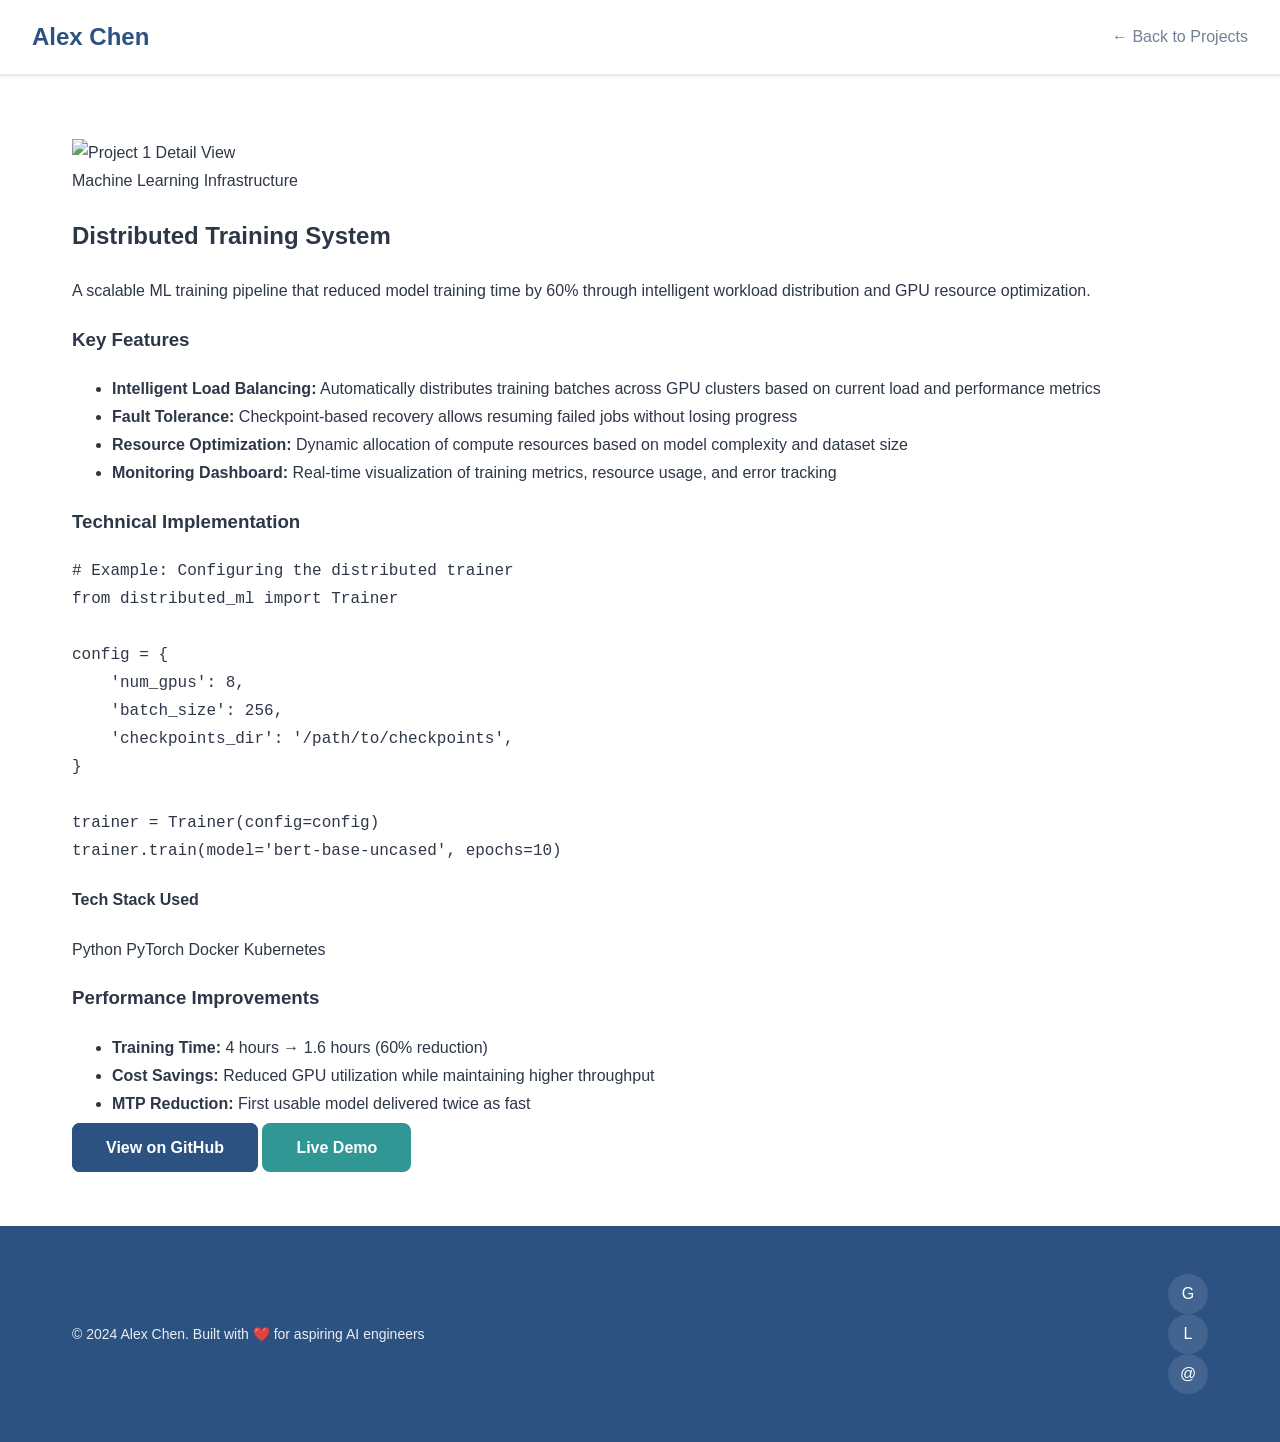
==== projects/project1.html @ 0951970b "Initial commit for portfolio" ====
<!DOCTYPE html>
<html lang="en">
<head>
    <meta charset="UTF-8">
    <meta name="viewport" content="width=device-width, initial-scale=1.0">
    <title>Distributed Training System - Alex Chen | Data Scientist</title>
    <link rel="stylesheet" href="../css/styles.css">
</head>
<body>
    <header class="sticky-header">
        <div class="container header-content project-page-header">
            <a href="../index.html" class="logo">Alex Chen</a>
            <nav class="nav-menu">
                <a href="#" class="nav-link">← Back to Projects</a>
            </nav>
        </div>
    </header>

    <main style="padding: 4rem 0;">
        <div class="container project-single-page">
            <article class="project-detail-card">
                <img src="https://via.placeholder.com/1200x600/319795/ffffff?text=Distributed+Training" alt="Project 1 Detail View"/>
                
                <div class="project-detail-content">
                    <span class="project-category">Machine Learning Infrastructure</span>
                    
                    <h1 class="project-title-main">Distributed Training System</h1>
                    
                    <p class="project-intro">A scalable ML training pipeline that reduced model training time by 60% through intelligent workload distribution and GPU resource optimization.</p>

                    <div class="project-detail-grid">
                        <div class="feature-section">
                            <h3>Key Features</h3>
                            <ul class="feature-list">
                                <li><strong>Intelligent Load Balancing:</strong> Automatically distributes training batches across GPU clusters based on current load and performance metrics</li>
                                <li><strong>Fault Tolerance:</strong> Checkpoint-based recovery allows resuming failed jobs without losing progress</li>
                                <li><strong>Resource Optimization:</strong> Dynamic allocation of compute resources based on model complexity and dataset size</li>
                                <li><strong>Monitoring Dashboard:</strong> Real-time visualization of training metrics, resource usage, and error tracking</li>
                            </ul>
                        </div>

                        <div class="code-section">
                            <h3>Technical Implementation</h3>
                            <pre class="code-block"><code># Example: Configuring the distributed trainer
from distributed_ml import Trainer

config = {
    'num_gpus': 8,
    'batch_size': 256,
    'checkpoints_dir': '/path/to/checkpoints',
}

trainer = Trainer(config=config)
trainer.train(model='bert-base-uncased', epochs=10)
</code></pre>

                            <h4>Tech Stack Used</h4>
                            <div class="tech-stack-detail">
                                <span class="tech-pill">Python</span>
                                <span class="tech-pill">PyTorch</span>
                                <span class="tech-pill">Docker</span>
                                <span class="tech-pill">Kubernetes</span>
                            </div>
                        </div>
                    </div>

                    <div class="results-section">
                        <h3>Performance Improvements</h3>
                        <ul class="results-list">
                            <li><strong>Training Time:</strong> 4 hours → 1.6 hours (60% reduction)</li>
                            <li><strong>Cost Savings:</strong> Reduced GPU utilization while maintaining higher throughput</li>
                            <li><strong>MTP Reduction:</strong> First usable model delivered twice as fast</li>
                        </ul>
                    </div>

                    <div class="project-actions">
                        <a href="#" rel="noopener noreferrer" target="_blank" class="btn btn-primary">View on GitHub</a>
                        <a href="#" rel="noopener noreferrer" target="_blank" class="btn btn-secondary">Live Demo</a>
                    </div>
                </div>
            </article>
        </div>
    </main>

    <footer id="contact" class="footer-section">
        <div class="container footer-content">
            <div class="footer-left">
                <p>&copy; 2024 Alex Chen. Built with ❤️ for aspiring AI engineers</p>
            </div>
            
            <div class="footer-socials">
                <a href="#" rel="noopener noreferrer" target="_blank" class="social-link github">G</a>
                <a href="#" rel="noopener noreferrer" target="_blank" class="social-link linkedin">L</a>
                <a href="#" rel="noopener noreferrer" target="_blank" class="social-link twitter">@</a>
            </div>
        </div>
    </footer>

    <script src="../js/main.js"></script>
</body>
</html>
---- css/styles.css ----
:root {
    --primary-color: #2c5282;
    --secondary-color: #319795;
    --accent-color: #2c5282;
    --bg-primary: #ffffff;
    --bg-secondary: #f7fafc;
    --text-primary: #2d3748;
    --text-secondary: #718096;
    --border-color: #e2e8f0;
    --success-color: #38a169;
    --warning-color: #d69e2e;
    --shadow-sm: 0 1px 3px rgba(0,0,0,0.12);
    --shadow-md: 0 4px 6px rgba(0,0,0,0.1);
    --shadow-lg: 0 10px 15px rgba(0,0,0,0.15);
    --transition: all 0.3s ease;
}

*, *::before, *::after {
    box-sizing: border-box;
}

body {
    font-family: -apple-system, BlinkMacSystemFont, 'Segoe UI', Roboto, Oxygen, Ubuntu, Cantarell, sans-serif;
    line-height: 1.75;
    color: var(--text-primary);
    background-color: var(--bg-primary);
    margin: 0;
    padding: 0;
    font-size: 16px;
}

.container {
    max-width: 1200px;
    margin: 0 auto;
    padding: 0 2rem;
}

.sticky-header {
    position: sticky;
    top: 0;
    background: var(--bg-primary);
    border-bottom: 1px solid var(--border-color);
    z-index: 1000;
    box-shadow: var(--shadow-sm);
}

.header-content {
    display: flex;
    justify-content: space-between;
    align-items: center;
    padding: 1rem 2rem;
    max-width: 1400px;
    margin: 0 auto;
}

.logo {
    font-size: 1.5rem;
    font-weight: 700;
    color: var(--primary-color);
    text-decoration: none;
}

.nav-menu {
    display: flex;
    gap: 2rem;
}

.nav-link {
    color: var(--text-secondary);
    text-decoration: none;
    font-weight: 500;
    transition: var(--transition);
    position: relative;
}

.nav-link:hover,
.nav-link:focus {
    color: var(--accent-color);
}

.nav-link::after {
    content: '';
    position: absolute;
    bottom: -2px;
    left: 0;
    width: 0;
    height: 2px;
    background: var(--primary-color);
    transition: var(--transition);
}

.nav-link:hover::after {
    width: 100%;
}

.hero-section {
    min-height: 90vh;
    display: flex;
    align-items: center;
    justify-content: center;
    background: linear-gradient(135deg, var(--bg-secondary) 0%, var(--bg-primary) 100%);
}

.hero-content {
    display: grid;
    grid-template-columns: 1fr 280px;
    gap: 4rem;
    align-items: center;
}

.gradient-text {
    background: linear-gradient(135deg, var(--primary-color) 0%, var(--secondary-color) 100%);
    -webkit-background-clip: text;
    -webkit-text-fill-color: transparent;
    background-clip: text;
    font-size: 3.5rem;
    font-weight: 800;
    line-height: 1.2;
    margin-bottom: 1rem;
}

.subtitle {
    font-size: 1.25rem;
    color: var(--text-secondary);
    max-width: 70%;
    margin-right: auto;
}

.cta-buttons {
    display: flex;
    gap: 1rem;
    margin-top: 2rem;
    flex-wrap: wrap;
}

.btn {
    padding: 0.875rem 2rem;
    border-radius: 8px;
    text-decoration: none;
    font-weight: 600;
    white-space: nowrap;
    cursor: pointer;
    transition: var(--transition);
    border: 2px solid transparent;
}

.btn-primary {
    background: var(--primary-color);
    color: white;
    border-color: var(--primary-color);
}

.btn-primary:hover,
.btn-secondary:hover,
.btn-outline:hover {
    transform: translateY(-2px);
    box-shadow: var(--shadow-lg);
}

.btn-secondary {
    background: var(--secondary-color);
    color: white;
}

.btn-outline {
    background: transparent;
    color: var(--text-primary);
    border-color: var(--border-color);
}

.placeholder-box {
    width: 280px;
    height: 280px;
    border-radius: 12px;
    overflow: hidden;
    box-shadow: var(--shadow-lg);
}

.hero-image img {
    width: 100%;
    height: 100%;
    object-fit: cover;
    transition: var(--transition);
}

.hero-content:hover .placeholder-box img {
    transform: scale(1.05);
}

.about-section {
    padding: 6rem 0;
    background: var(--bg-primary);
}

.about-content h2 {
    font-size: 2.5rem;
    margin-bottom: 3rem;
    position: relative;
}

.section-number {
    display: inline-block;
    color: var(--primary-color);
    margin-right: 0.75rem;
}

.about-grid {
    display: grid;
    gap: 4rem;
    align-items: center;
}

.bio-intro {
    font-size: 1.125rem;
    color: var(--text-secondary);
    margin-bottom: 2rem;
}

.experience-card {
    background: var(--bg-secondary);
    padding: 2rem;
    border-radius: 12px;
    box-shadow: var(--shadow-sm);
}

.timeline-list {
    list-style: none;
    padding: 0;
}

.timeline-list li {
    display: flex;
    justify-content: space-between;
    padding: 0.75rem 0;
    border-bottom: 1px solid var(--border-color);
    font-size: 1rem;
}

.timeline-list li:last-child {
    border-bottom: none;
}

.year {
    color: var(--secondary-color);
    font-weight: 600;
}

.role {
    color: var(--text-primary);
}

.skills-section h3 {
    margin-bottom: 1.5rem;
    font-size: 1.25rem;
}

.skill-category {
    margin-bottom: 2rem;
}

.skill-category h4 {
    color: var(--text-secondary);
    font-size: 0.875rem;
    text-transform: uppercase;
    letter-spacing: 0.1em;
    margin-bottom: 0.75rem;
}

.badge {
    display: inline-flex;
    align-items: center;
    gap: 0.5rem;
    padding: 0.5rem 1rem;
    background: var(--bg-secondary);
    border-radius: 6px;
    margin-right: 0.75rem;
    margin-bottom: 0.5rem;
    font-size: 0.875rem;
    cursor: pointer;
    transition: var(--transition);
    border: 1px solid transparent;
}

.badge:hover {
    background: #edf2f7;
    transform: translateY(-2px);
}

.tag {
    display: inline-block;
    padding: 0.25rem 0.75rem;
    background: var(--bg-secondary);
    border-radius: 20px;
    font-size: 0.813rem;
    color: var(--primary-color);
    margin: 0.25rem;
}

.projects-section {
    padding: 6rem 0;
    background: var(--bg-secondary);
}

.projects-content h2 {
    font-size: 2.5rem;
    margin-bottom: 3rem;
    position: relative;
    text-align: center;
}

.projects-grid {
    display: grid;
    gap: 2rem;
    grid-template-columns: repeat(3, 1fr);
}

.project-card {
    background: var(--bg-primary);
    border-radius: 16px;
    overflow: hidden;
    box-shadow: var(--shadow-md);
    transition: var(--transition);
    cursor: pointer;
}

.project-card:hover,
.project-card:focus-within {
    transform: translateY(-8px);
    box-shadow: var(--shadow-lg);
}

.card-image {
    height: 200px;
    overflow: hidden;
}

.card-image img {
    width: 100%;
    height: 100%;
    object-fit: cover;
    transition: var(--transition);
}

.projects-grid:hover .card-image img {
    transform: scale(1.1);
}

.card-content {
    padding: 1.5rem;
}

.card-content h3 {
    font-size: 1.25rem;
    margin-bottom: 0.75rem;
    color: var(--text-primary);
}

.project-description {
    color: var(--text-secondary);
    font-size: 0.938rem;
    line-height: 1.6;
    margin-bottom: 1.25rem;
}

.tech-tags {
    display: flex;
    gap: 0.5rem;
    margin-bottom: 1.25rem;
}

.project-links {
    display: flex;
    gap: 0.75rem;
    margin-bottom: 0.75rem;
}

.project-link {
    padding: 0.5rem 1rem;
    background: var(--bg-secondary);
    border-radius: 6px;
    text-decoration: none;
    font-size: 0.875rem;
    color: var(--primary-color);
    transition: var(--transition);
}

.project-link:hover {
    background: var(--primary-color);
    color: white;
}

.project-stats {
    font-size: 0.813rem;
    color: var(--text-secondary);
}

.blog-section {
    padding: 6rem 0;
    background: var(--bg-primary);
}

.blog-content h2 {
    font-size: 2.5rem;
    margin-bottom: 3rem;
    position: relative;
    text-align: center;
}

.blog-posts {
    display: grid;
    grid-template-columns: repeat(2, 1fr);
    gap: 2rem;
    max-width: 900px;
    margin: 0 auto 3rem auto;
}

.blog-post-card {
    background: var(--bg-secondary);
    border-radius: 12px;
    padding: 1.5rem;
    box-shadow: var(--shadow-sm);
    transition: var(--transition);
}

.blog-post-card:hover {
    transform: translateY(-4px);
    box-shadow: var(--shadow-md);
}

.blog-post-title {
    font-size: 1.25rem;
    margin-bottom: 0.75rem;
    color: var(--text-primary);
    line-height: 1.3;
}

.blog-post-excerpt {
    font-size: 0.938rem;
    color: var(--text-secondary);
    margin-bottom: 1rem;
}

.blog-post-meta {
    font-size: 0.813rem;
    color: var(--text-secondary);
}

.blog-post-btn {
    display: inline-block;
    padding: 0.5rem 1rem;
    background: var(--primary-color);
    color: white;
    text-decoration: none;
    border-radius: 6px;
    font-size: 0.875rem;
}

.blog-cta {
    text-align: center;
    padding: 2rem;
}

.blog-cta p {
    color: var(--text-secondary);
    margin-bottom: 1rem;
}

.footer-section {
    background: var(--primary-color);
    color: white;
    padding: 3rem 0;
}

.footer-content {
    display: flex;
    justify-content: space-between;
    align-items: center;
    flex-wrap: wrap;
    gap: 2rem;
}

.social-link {
    width: 40px;
    height: 40px;
    border-radius: 50%;
    background: rgba(255,255,255,0.1);
    display: flex;
    align-items: center;
    justify-content: center;
    color: white;
    text-decoration: none;
    transition: var(--transition);
}

.social-link:hover {
    background: rgba(255,255,255,0.2);
    transform: translateY(-4px);
}

.footer-left p {
    margin: 0;
    font-size: 0.875rem;
    opacity: 0.9;
}

.social-link svg {
    width: 20px;
    height: 20px;
    fill: currentColor;
}

@media (max-width: 968px) {
    .hero-content {
        grid-template-columns: 1fr;
        text-align: center;
    }
    
    .subtitle {
        margin-right: 0;
        max-width: 100%;
    }
    
    .cta-buttons {
        justify-content: center;
    }
    
    .gradient-text {
        font-size: 2.5rem;
    }
    
    .projects-grid {
        grid-template-columns: repeat(2, 1fr);
    }
    
    .blog-posts {
        grid-template-columns: 1fr;
    }
}

@media (max-width: 640px) {
    .container {
        padding: 0 1rem;
    }
    
    .header-content {
        flex-direction: column;
        gap: 1rem;
    }
    
    .nav-menu {
        gap: 1.5rem;
        flex-wrap: wrap;
        justify-content: center;
    }
    
    .hero-content {
        gap: 2rem;
    }
    
    .gradient-text {
        font-size: 2rem;
    }
    
    .projects-grid,
    .blog-posts {
        grid-template-columns: 1fr;
    }
    
    .footer-content {
        flex-direction: column;
        text-align: center;
    }
}

@media print {
    .sticky-header {
        position: static;
    }
    
    .project-card:hover,
    .blog-post-card:hover {
        transform: none;
    }
}
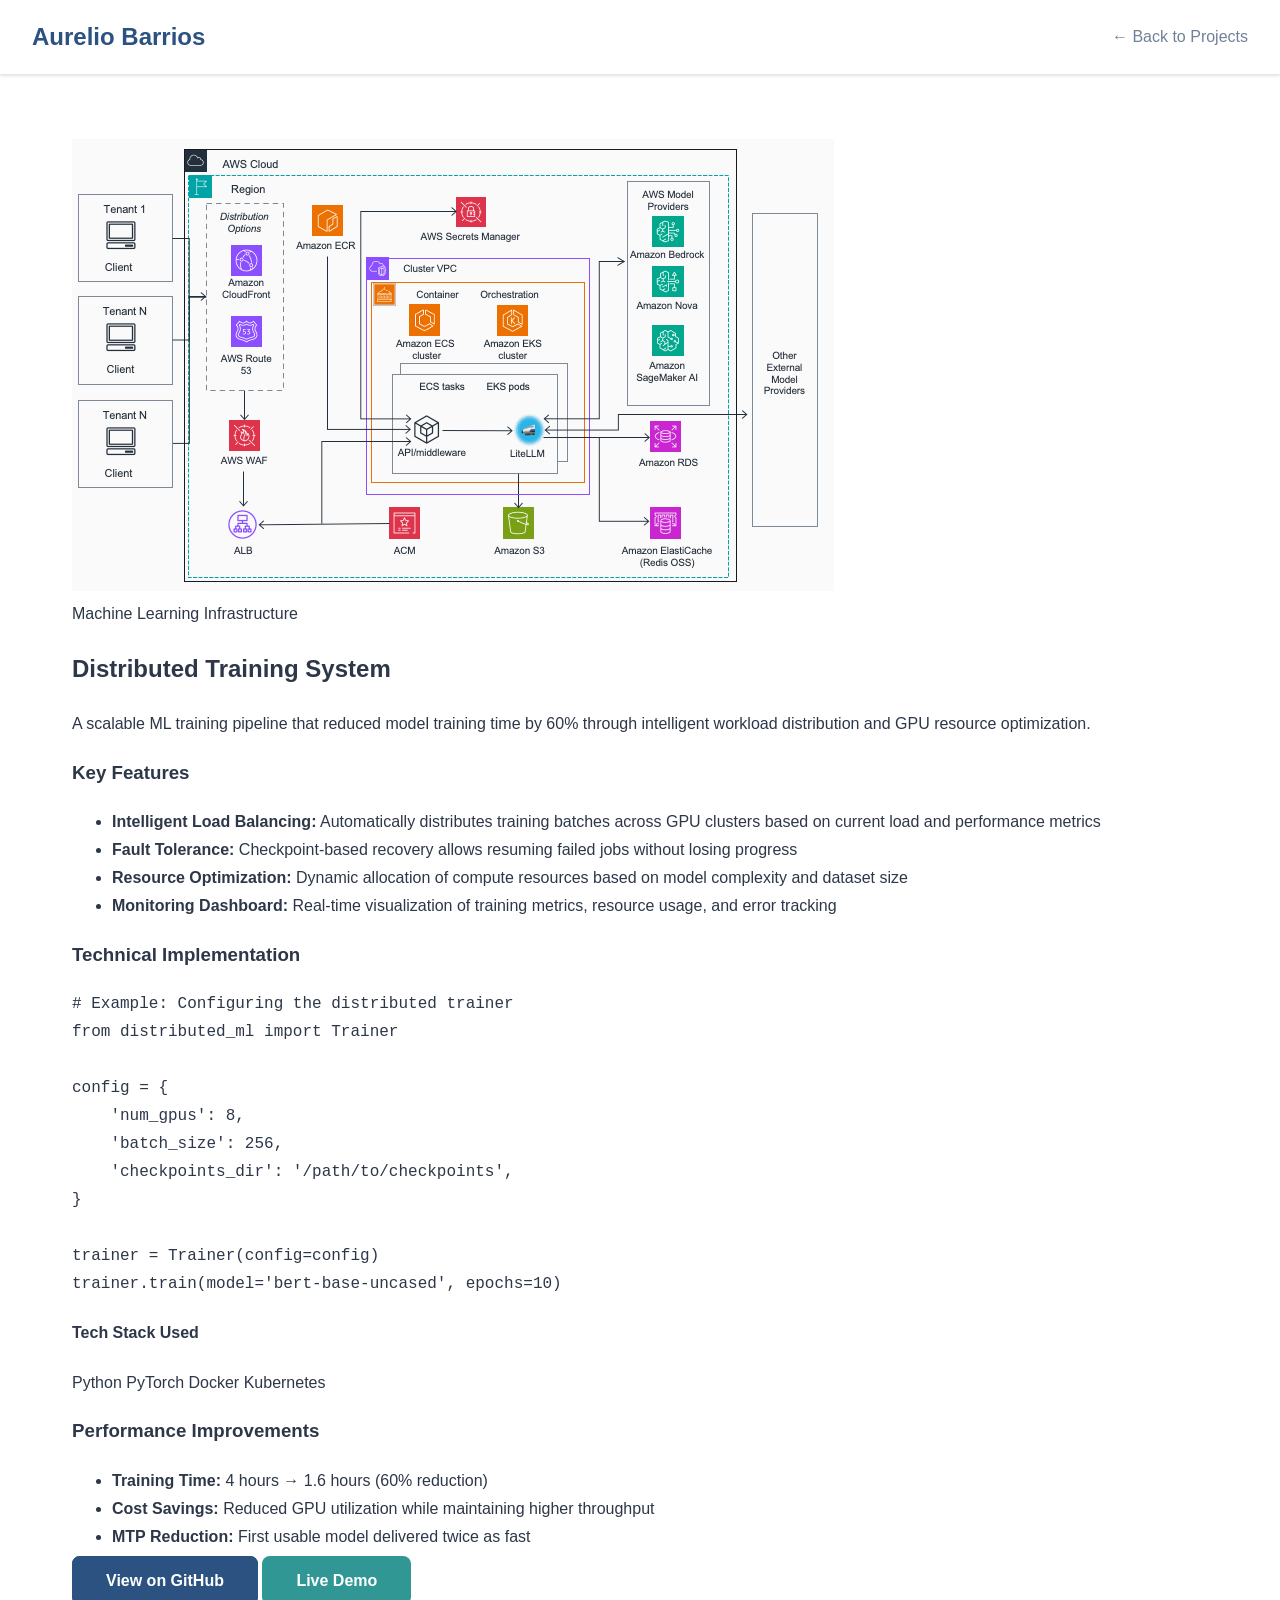
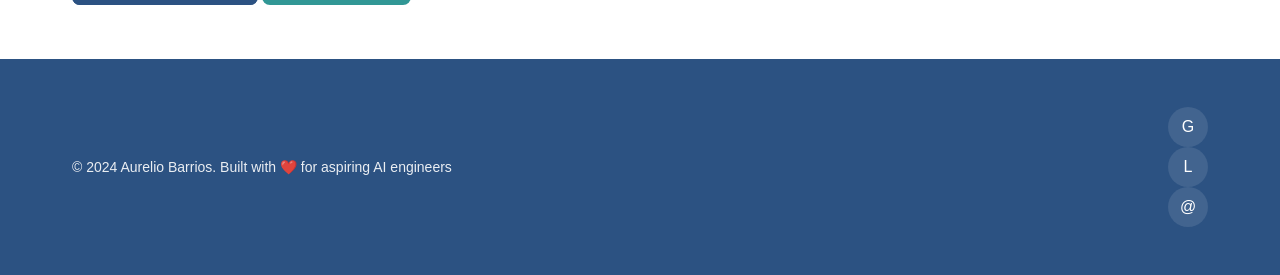
==== commit 9c836bd0: "projects fix" ====
--- a/projects/project1.html
+++ b/projects/project1.html
@@ -3,15 +3,15 @@
 <head>
     <meta charset="UTF-8">
     <meta name="viewport" content="width=device-width, initial-scale=1.0">
-    <title>Distributed Training System - Alex Chen | Data Scientist</title>
+    <title>Distributed Training System - Aurelio Barrios | Data Scientist</title>
     <link rel="stylesheet" href="../css/styles.css">
 </head>
 <body>
     <header class="sticky-header">
         <div class="container header-content project-page-header">
-            <a href="../index.html" class="logo">Alex Chen</a>
+            <a href="../index.html" class="logo">Aurelio Barrios</a>
             <nav class="nav-menu">
-                <a href="#" class="nav-link">← Back to Projects</a>
+                <a href="../index.html#projects" class="nav-link">← Back to Projects</a>
             </nav>
         </div>
     </header>
@@ -19,7 +19,7 @@
     <main style="padding: 4rem 0;">
         <div class="container project-single-page">
             <article class="project-detail-card">
-                <img src="https://via.placeholder.com/1200x600/319795/ffffff?text=Distributed+Training" alt="Project 1 Detail View"/>
+                <img src="../images/proj1.png" alt="Project 1 Detail View"/>
                 
                 <div class="project-detail-content">
                     <span class="project-category">Machine Learning Infrastructure</span>
@@ -85,7 +85,7 @@
     <footer id="contact" class="footer-section">
         <div class="container footer-content">
             <div class="footer-left">
-                <p>&copy; 2024 Alex Chen. Built with ❤️ for aspiring AI engineers</p>
+                <p>&copy; 2024 Aurelio Barrios. Built with ❤️ for aspiring AI engineers</p>
             </div>
             
             <div class="footer-socials">
--- a/css/styles.css
+++ b/css/styles.css
@@ -226,27 +226,49 @@
 .timeline-list {
     list-style: none;
     padding: 0;
+    margin: 0;
+}
+
+.timeline-item {
+    position: relative;
+    padding-left: 2rem;
+    border-left: 3px solid var(--primary-color);
+    margin-bottom: 1.5rem;
+}
+
+.timeline-header {
+    display: flex;
+    align-items: center;
+    gap: 0.75rem;
+    font-size: 1rem;
 }
 
 .timeline-list li {
-    display: flex;
-    justify-content: space-between;
-    padding: 0.75rem 0;
-    border-bottom: 1px solid var(--border-color);
-    font-size: 1rem;
-}
-
-.timeline-list li:last-child {
-    border-bottom: none;
+    display: block;
 }
 
 .year {
     color: var(--secondary-color);
     font-weight: 600;
+    font-size: 0.938rem;
+    text-transform: uppercase;
+    letter-spacing: 0.05em;
 }
 
 .role {
     color: var(--text-primary);
+    font-weight: 600;
+    font-size: 1.063rem;
+}
+
+.role-description {
+    margin-top: 0.75rem;
+    padding-left: 1.25rem;
+    border-left: 2px solid var(--border-color);
+    color: var(--text-secondary);
+    font-size: 0.938rem;
+    line-height: 1.6;
+    margin-bottom: 0;
 }
 
 .skills-section h3 {
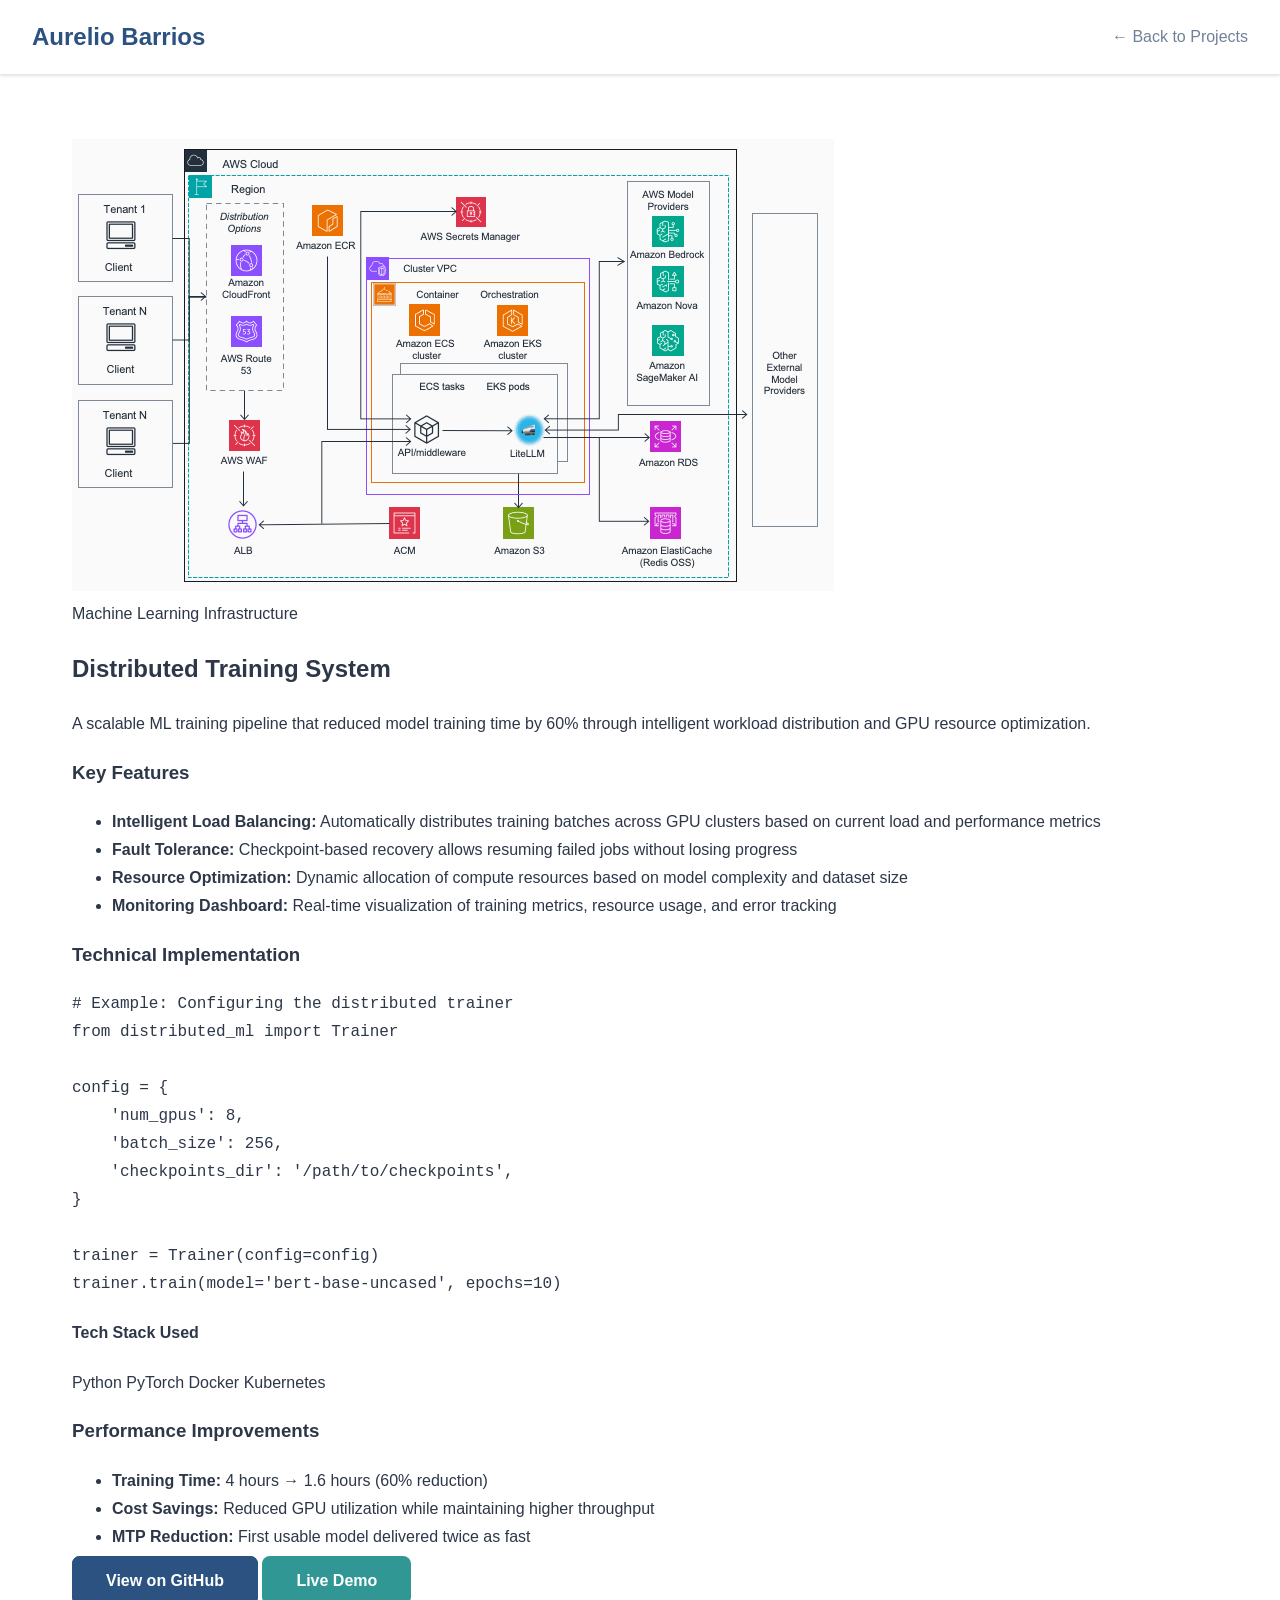
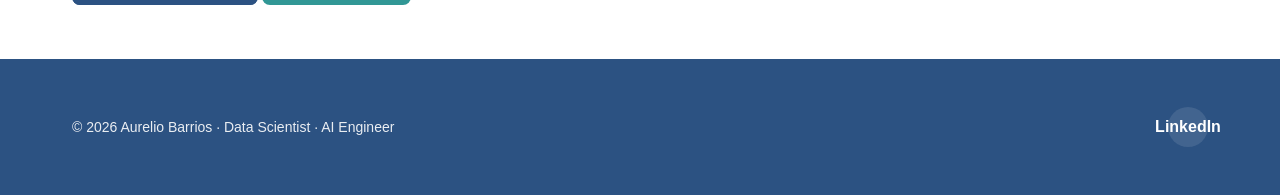
==== commit 0926bfc4: "footer improvements" ====
--- a/projects/project1.html
+++ b/projects/project1.html
@@ -3,7 +3,7 @@
 <head>
     <meta charset="UTF-8">
     <meta name="viewport" content="width=device-width, initial-scale=1.0">
-    <title>Distributed Training System - Aurelio Barrios | Data Scientist</title>
+    <title>AI Infrastructure on AWS - Aurelio Barrios</title>
     <link rel="stylesheet" href="../css/styles.css">
 </head>
 <body>
@@ -85,13 +85,11 @@
     <footer id="contact" class="footer-section">
         <div class="container footer-content">
             <div class="footer-left">
-                <p>&copy; 2024 Aurelio Barrios. Built with ❤️ for aspiring AI engineers</p>
+                <p>&copy; 2026 Aurelio Barrios · Data Scientist · AI Engineer</p>
             </div>
             
             <div class="footer-socials">
-                <a href="#" rel="noopener noreferrer" target="_blank" class="social-link github">G</a>
-                <a href="#" rel="noopener noreferrer" target="_blank" class="social-link linkedin">L</a>
-                <a href="#" rel="noopener noreferrer" target="_blank" class="social-link twitter">@</a>
+                <a href="https://www.linkedin.com/in/aurelio-barrios/" rel="noopener noreferrer" target="_blank" class="social-link linkedin"><strong>LinkedIn</strong></a>
             </div>
         </div>
     </footer>
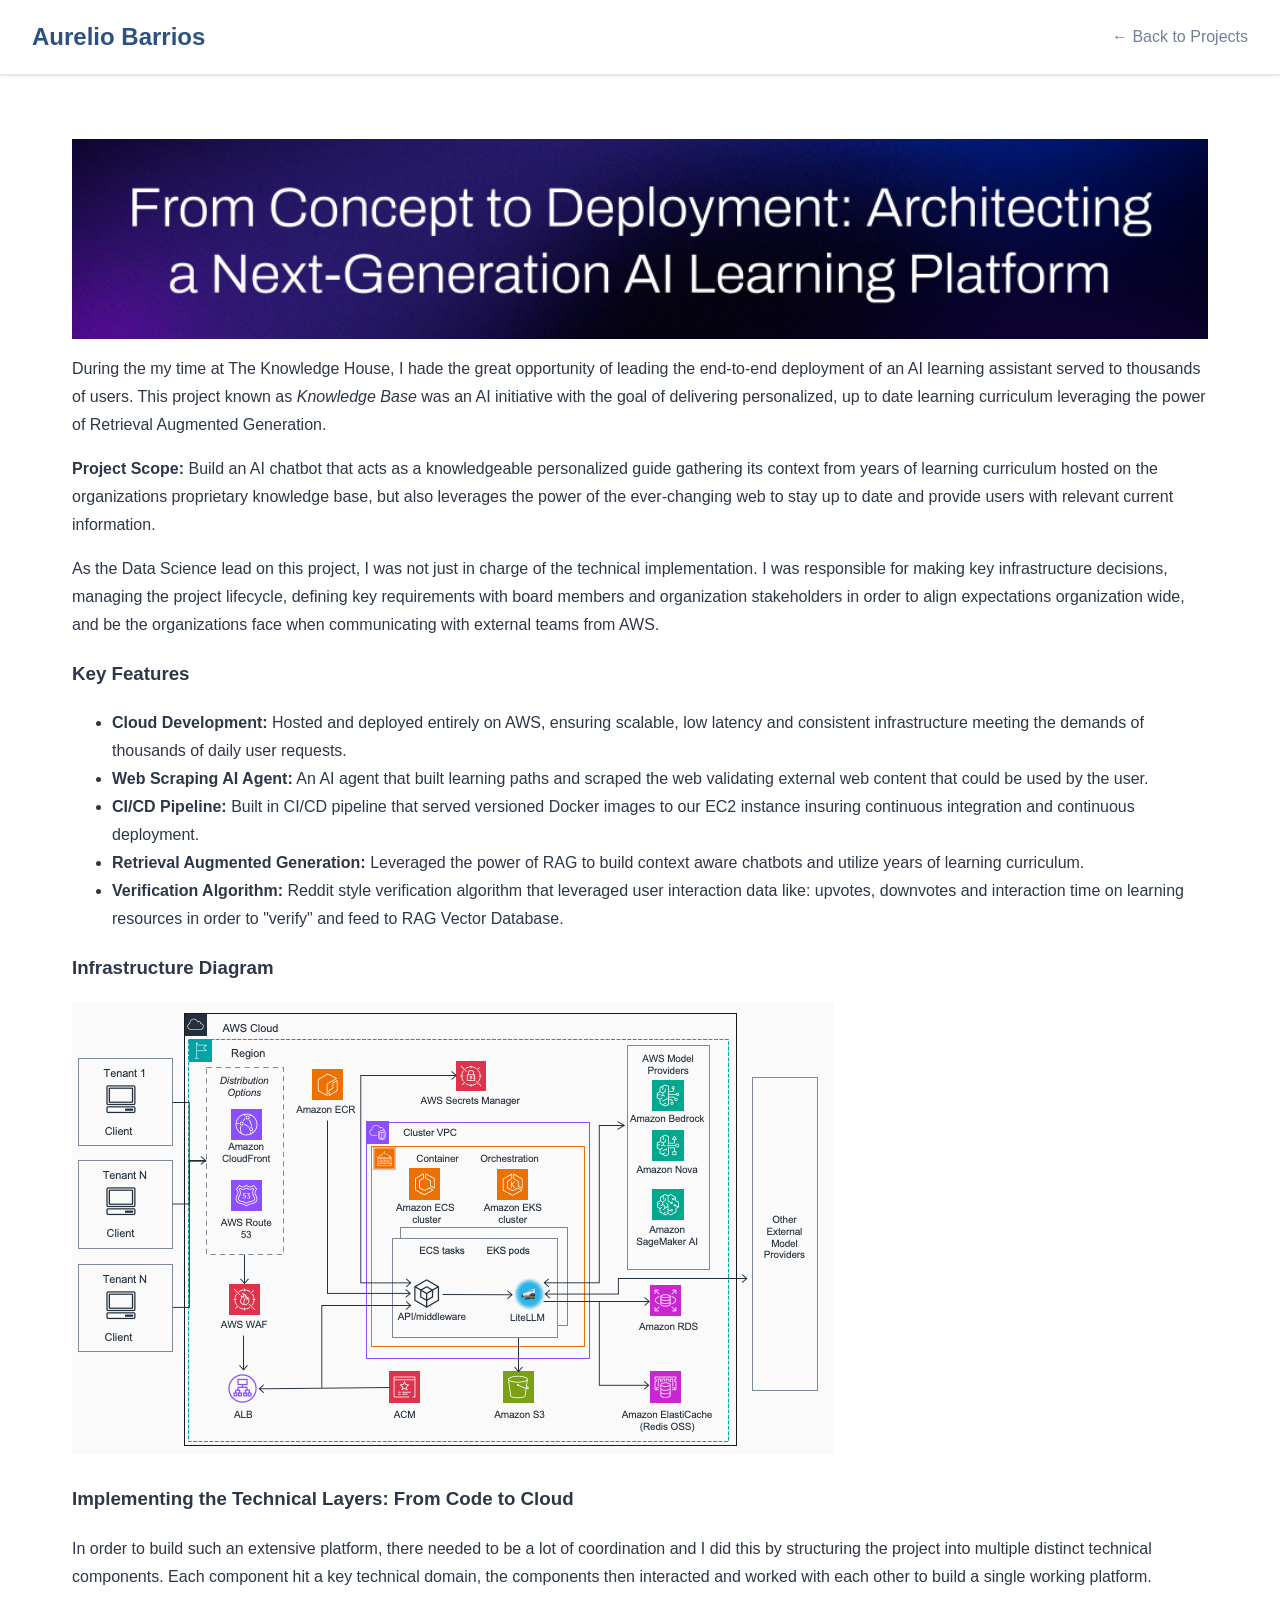
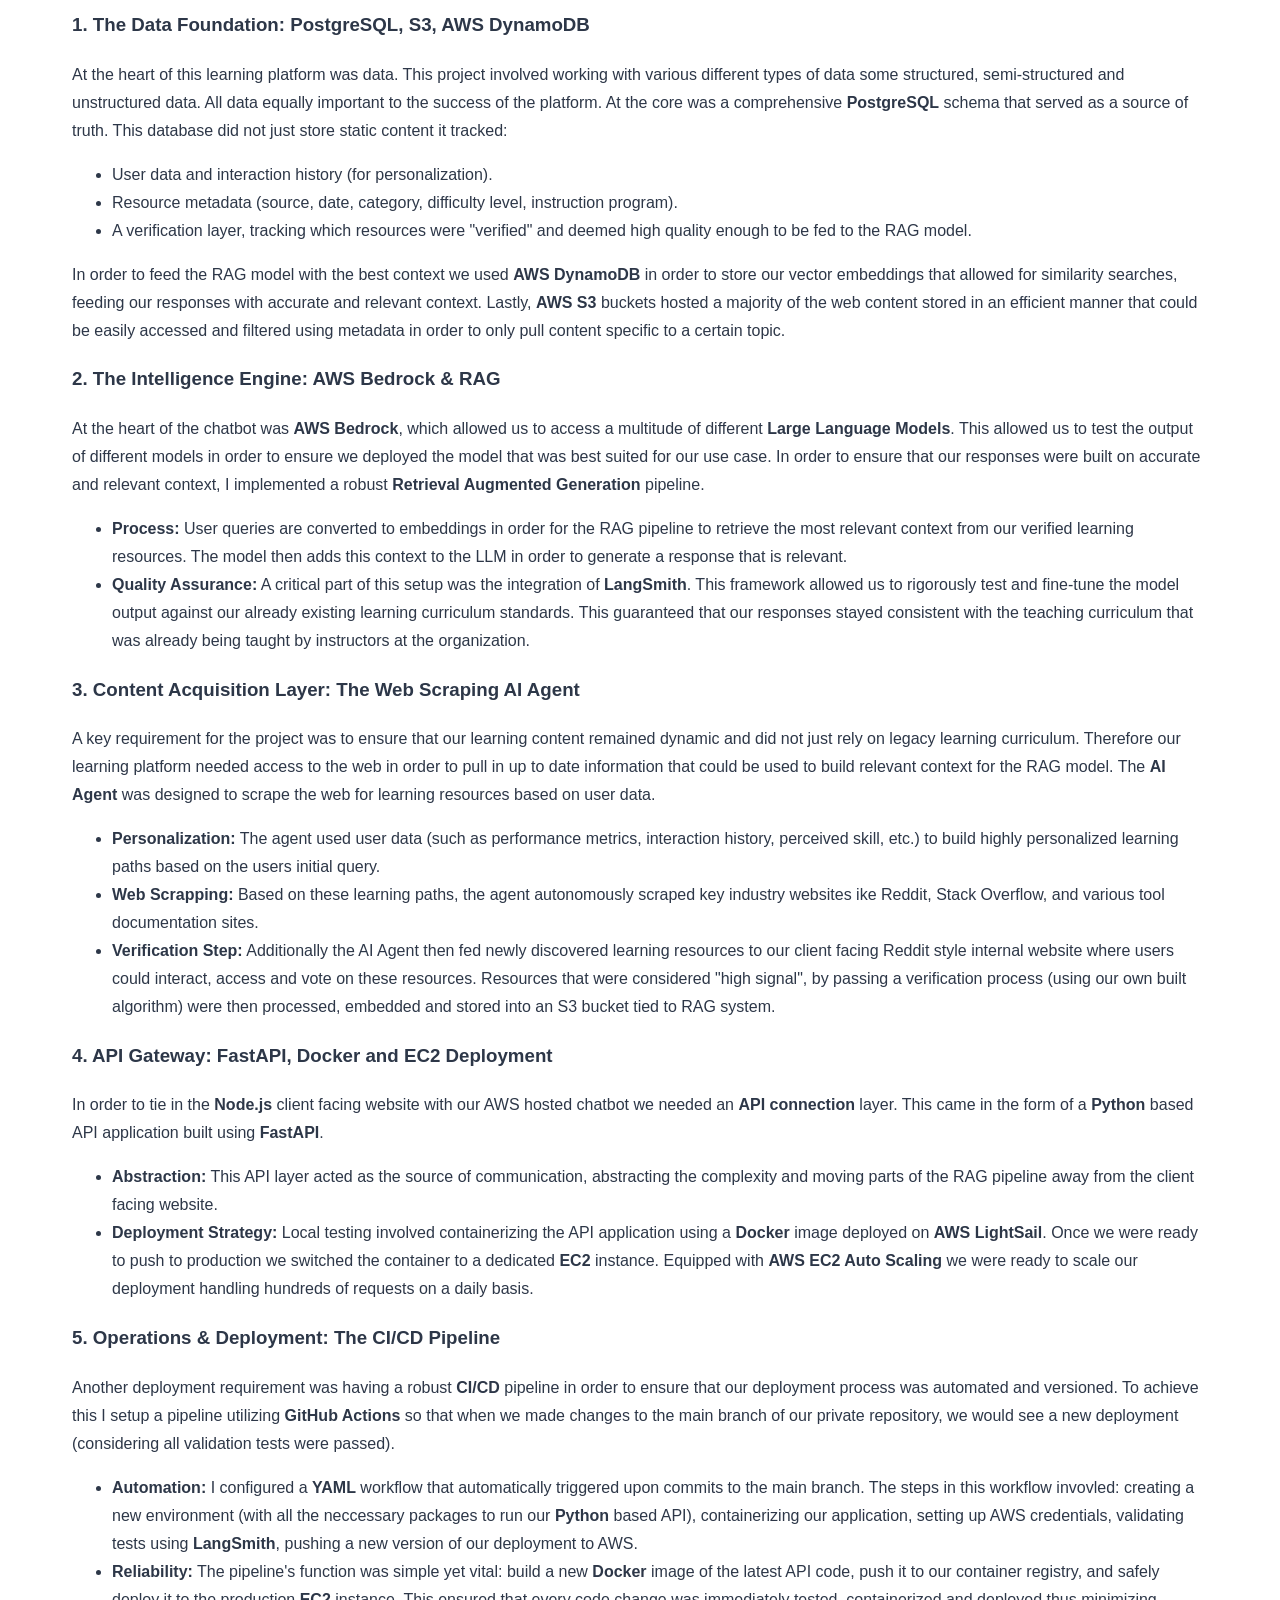
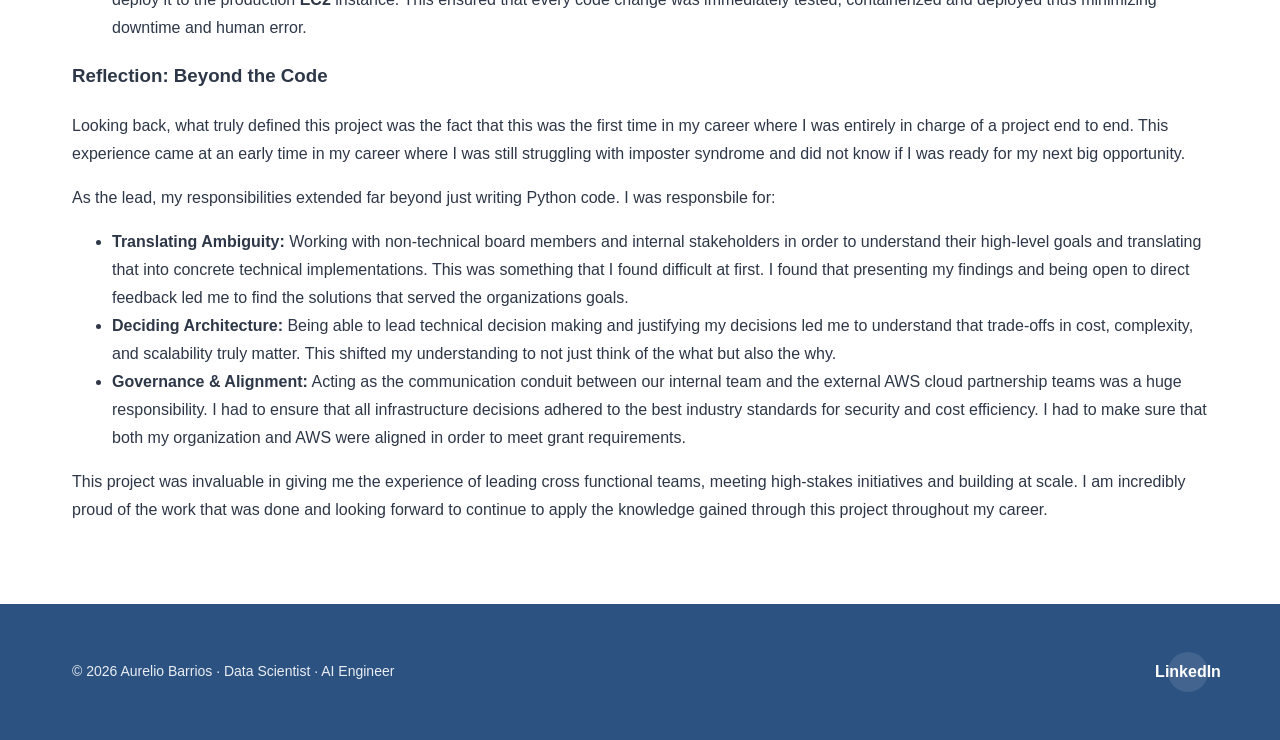
==== commit 41364d1e: "project one include" ====
--- a/projects/project1.html
+++ b/projects/project1.html
@@ -19,27 +19,48 @@
     <main style="padding: 4rem 0;">
         <div class="container project-single-page">
             <article class="project-detail-card">
-                <img src="../images/proj1.png" alt="Project 1 Detail View"/>
+                <!-- <img src="../images/proj1.png" alt="Project 1 Detail View"/> -->
                 
                 <div class="project-detail-content">
-                    <span class="project-category">Machine Learning Infrastructure</span>
-                    
-                    <h1 class="project-title-main">Distributed Training System</h1>
-                    
-                    <p class="project-intro">A scalable ML training pipeline that reduced model training time by 60% through intelligent workload distribution and GPU resource optimization.</p>
+                    <!-- <span class="project-category">Machine Learning Infrastructure</span> -->
+                    
+                    <!-- <h1 class="project-title-main">From Concept to Deployment: Architecting a Next-Generation AI Learning Platform on AWS</h1> -->
+
+                    <!-- <p>By: Aurelio Barrios</p> -->
+                    
+                    <div class="card-image">
+                            <img src="../images/proj1-header.png" alt="Project 1"/>
+                    </div>
+
+                    <p>
+                        During the my time at The Knowledge House, I hade the great opportunity of leading the end-to-end deployment of an AI learning assistant served to thousands of users. This project known as 
+                        <em>Knowledge Base</em> was an AI initiative with the goal of delivering personalized, up to date learning curriculum leveraging the power of Retrieval Augmented Generation.
+                    </p>
+
+                    <p>
+                        <strong>Project Scope:</strong> Build an AI chatbot that acts as a knowledgeable personalized guide gathering its context from years of learning curriculum hosted on the organizations proprietary 
+                        knowledge base, but also leverages the power of the ever-changing web to stay up to date and provide users with relevant current information.
+                    
+                    </p>
+                    
+                    <p>
+                        As the Data Science lead on this project, I was not just in charge of the technical implementation. I was responsible for making key infrastructure decisions, managing the project lifecycle, defining key
+                        requirements with board members and organization stakeholders in order to align expectations organization wide, and be the organizations face when communicating with external teams from AWS.
+                    </p>
 
                     <div class="project-detail-grid">
                         <div class="feature-section">
                             <h3>Key Features</h3>
                             <ul class="feature-list">
-                                <li><strong>Intelligent Load Balancing:</strong> Automatically distributes training batches across GPU clusters based on current load and performance metrics</li>
-                                <li><strong>Fault Tolerance:</strong> Checkpoint-based recovery allows resuming failed jobs without losing progress</li>
-                                <li><strong>Resource Optimization:</strong> Dynamic allocation of compute resources based on model complexity and dataset size</li>
-                                <li><strong>Monitoring Dashboard:</strong> Real-time visualization of training metrics, resource usage, and error tracking</li>
+                                <li><strong>Cloud Development:</strong> Hosted and deployed entirely on AWS, ensuring scalable, low latency and consistent infrastructure meeting the demands of thousands of daily user requests.</li>
+                                <li><strong>Web Scraping AI Agent:</strong> An AI agent that built learning paths and scraped the web validating external web content that could be used by the user.</li>
+                                <li><strong>CI/CD Pipeline:</strong> Built in CI/CD pipeline that served versioned Docker images to our EC2 instance insuring continuous integration and continuous deployment.</li>
+                                <li><strong>Retrieval Augmented Generation:</strong> Leveraged the power of RAG to build context aware chatbots and utilize years of learning curriculum.</li>
+                                <li><strong>Verification Algorithm:</strong> Reddit style verification algorithm that leveraged user interaction data like: upvotes, downvotes and interaction time on learning resources in order to "verify" and feed to RAG Vector Database.</li>
                             </ul>
                         </div>
 
-                        <div class="code-section">
+                        <!-- <div class="code-section">
                             <h3>Technical Implementation</h3>
                             <pre class="code-block"><code># Example: Configuring the distributed trainer
 from distributed_ml import Trainer
@@ -52,31 +73,127 @@
 
 trainer = Trainer(config=config)
 trainer.train(model='bert-base-uncased', epochs=10)
-</code></pre>
-
-                            <h4>Tech Stack Used</h4>
-                            <div class="tech-stack-detail">
-                                <span class="tech-pill">Python</span>
-                                <span class="tech-pill">PyTorch</span>
-                                <span class="tech-pill">Docker</span>
-                                <span class="tech-pill">Kubernetes</span>
-                            </div>
+</code></pre> -->
+
                         </div>
                     </div>
 
-                    <div class="results-section">
+                    <div class="infrastructure-section">
+                        <h3>Infrastructure Diagram</h3>
+                        <img src="../images/proj1.png" alt="Project 1"/>
+                    </div>
+
+                    <div class="implementation-section">
+                        <h3>Implementing the Technical Layers: From Code to Cloud</h3>
+                        <p>
+                            In order to build such an extensive platform, there needed to be a lot of coordination and I did this by structuring the project into multiple distinct technical components. Each component hit a key
+                            technical domain, the components then interacted and worked with each other to build a single working platform.
+                        </p>
+                        <h3>1. The Data Foundation: PostgreSQL, S3, AWS DynamoDB</h3>
+                        <p>
+                            At the heart of this learning platform was data. This project involved working with various different types of data some structured, semi-structured and unstructured data. All data equally important to 
+                            the success of the platform. At the core was a comprehensive <strong>PostgreSQL</strong> schema that served as a source of truth. This database did not just store static content it tracked:
+                            
+                            <ul class="results-list">
+                                <li>User data and interaction history (for personalization).</li>
+                                <li>Resource metadata (source, date, category, difficulty level, instruction program).</li>
+                                <li>A verification layer, tracking which resources were "verified" and deemed high quality enough to be fed to the RAG model.</li>
+                            </ul>
+                            
+                            In order to feed the RAG model with the best context we used <strong>AWS DynamoDB</strong> in order to store our vector embeddings that allowed for similarity searches, feeding our responses with
+                            accurate and relevant context. Lastly, <strong>AWS S3</strong> buckets hosted a majority of the web content stored in an efficient manner that could be easily accessed and filtered using metadata
+                            in order to only pull content specific to a certain topic.
+                        </p>
+                        <h3>2. The Intelligence Engine: AWS Bedrock & RAG</h3>
+                        <p>
+                            At the heart of the chatbot was <strong>AWS Bedrock</strong>, which allowed us to access a multitude of different <strong>Large Language Models</strong>. This allowed us to test the output of different
+                            models in order to ensure we deployed the model that was best suited for our use case. In order to ensure that our responses were built on accurate and relevant context, I implemented a robust 
+                            <strong>Retrieval Augmented Generation</strong> pipeline.
+                            <ul class="results-list">
+                                <li><strong>Process:</strong> User queries are converted to embeddings in order for the RAG pipeline to retrieve the most relevant context from our verified learning resources. The model then adds
+                                    this context to the LLM in order to generate a response that is relevant.
+                                </li>
+                                <li><strong>Quality Assurance:</strong> A critical part of this setup was the integration of <strong>LangSmith</strong>. This framework allowed us to rigorously test and fine-tune the model output against
+                                our already existing learning curriculum standards. This guaranteed that our responses stayed consistent with the teaching curriculum that was already being taught by instructors at the organization.</li>
+                            </ul>
+                        </p>
+                        <h3>3. Content Acquisition Layer: The Web Scraping AI Agent</h3>
+                        <p>
+                            A key requirement for the project was to ensure that our learning content remained dynamic and did not just rely on legacy learning curriculum. Therefore our learning platform needed access to the web in order
+                            to pull in up to date information that could be used to build relevant context for the RAG model. The <strong>AI Agent</strong> was designed to scrape the web for learning resources based on user data.
+                            <ul class="results-list">
+                                <li><strong>Personalization:</strong> The agent used user data (such as performance metrics, interaction history, perceived skill, etc.) to build highly personalized learning paths based on 
+                                    the users initial query.</li>
+                                <li><strong>Web Scrapping:</strong> Based on these learning paths, the agent autonomously scraped key industry websites ike Reddit, Stack Overflow, and various tool documentation sites.</li>
+                                <li><strong>Verification Step:</strong> Additionally the AI Agent then fed newly discovered learning resources to our client facing Reddit style internal website where users could interact, access 
+                                and vote on these resources. Resources that were considered "high signal", by passing a verification process (using our own built algorithm) were then processed, embedded and stored into an S3 bucket
+                                tied to RAG system.</li>
+                            </ul>
+                        </p>
+                        <h3>4. API Gateway: FastAPI, Docker and EC2 Deployment</h3>
+                        <p>
+                            In order to tie in the <strong>Node.js</strong> client facing website with our AWS hosted chatbot we needed an <strong>API connection</strong> layer. This came in the form of a <strong>Python</strong> based
+                            API application built using <strong>FastAPI</strong>.
+                            <ul class="results-list">
+                                <li><strong>Abstraction:</strong> This API layer acted as the source of communication, abstracting the complexity and moving parts of the RAG pipeline away from the client facing website.</li>
+                                <li><strong>Deployment Strategy:</strong> Local testing involved containerizing the API application using a <strong>Docker</strong> image deployed on <strong>AWS LightSail</strong>. Once we were ready
+                                to push to production we switched the container to a dedicated <strong>EC2</strong> instance. Equipped with <strong>AWS EC2 Auto Scaling</strong> we were ready to scale our deployment handling
+                                hundreds of requests on a daily basis. </li>
+                            </ul>
+                        </p>
+                        <h3>5. Operations & Deployment: The CI/CD Pipeline</h3>
+                        <p>
+                            Another deployment requirement was having a robust <strong>CI/CD</strong> pipeline in order to ensure that our deployment process was automated and versioned. To achieve this I setup a pipeline
+                            utilizing <strong>GitHub Actions</strong> so that when we made changes to the main branch of our private repository, we would see a new deployment (considering all validation tests were passed).
+                            <ul class="results-list">
+                                <li><strong>Automation:</strong> I configured a <strong>YAML</strong> workflow that automatically triggered upon commits to the main branch. The steps in this workflow invovled: creating a new environment (with 
+                                    all the neccessary packages to run our <strong>Python</strong> based API), containerizing our application, setting up AWS credentials, validating tests using <strong>LangSmith</strong>, pushing a new version of our deployment
+                                to AWS.</li>
+                                <li><strong>Reliability:</strong> The pipeline's function was simple yet vital: build a new <strong>Docker</strong> image of the latest API code, push it to our container registry, and safely
+                                deploy it to the production <strong>EC2</strong> instance. This ensured that every code change was immediately tested, containerized and deployed thus minimizing downtime and human error.</li>
+                            </ul>
+                        </p>
+                    </div>
+
+                    <div class="reflection-section">
+                        <h3>Reflection: Beyond the Code</h3>
+                        <p>
+                            Looking back, what truly defined this project was the fact that this was the first time in my career where I was entirely in charge of a project end to end. This experience came at an early time in my career where
+                            I was still struggling with imposter syndrome and did not know if I was ready for my next big opportunity.
+                        </p>
+                        <p>
+                            As the lead, my responsibilities extended far beyond just writing Python code. I was responsbile for:
+                            <ul class="results-list">
+                                <li><strong>Translating Ambiguity:</strong> Working with non-technical board members and internal stakeholders in order to understand their high-level goals and translating that into concrete technical implementations. 
+                                This was something that I found difficult at first. I found that presenting my findings and being open to direct feedback led me to find the solutions that served the organizations goals.</li>
+                                <li><strong>Deciding Architecture:</strong> Being able to lead technical decision making and justifying my decisions led me to understand that trade-offs in cost, complexity, and scalability truly matter.
+                                    This shifted my understanding to not just think of the what but also the why.</li>
+                                <li><strong>Governance & Alignment:</strong> Acting as the communication conduit between our internal team and the external AWS cloud partnership teams was a huge responsibility. I had to ensure that
+                                    all infrastructure decisions adhered to the best industry standards for security and cost efficiency. I had to make sure that both my organization and AWS were aligned in order to meet grant requirements.
+                                </li>
+                            </ul>
+                        </p>
+                        <p>
+                            This project was invaluable in giving me the experience of leading cross functional teams, meeting high-stakes initiatives and building at scale. I am incredibly proud of the work that was done and looking forward 
+                            to continue to apply the knowledge gained through this project throughout my career.
+                        </p>
+                    </div>
+
+                    <!-- <div class="results-section">
                         <h3>Performance Improvements</h3>
                         <ul class="results-list">
                             <li><strong>Training Time:</strong> 4 hours → 1.6 hours (60% reduction)</li>
                             <li><strong>Cost Savings:</strong> Reduced GPU utilization while maintaining higher throughput</li>
                             <li><strong>MTP Reduction:</strong> First usable model delivered twice as fast</li>
                         </ul>
-                    </div>
-
-                    <div class="project-actions">
+                    </div> -->
+                    
+                    <!-- <br> -->
+                    
+                    <!-- <div class="project-actions">
                         <a href="#" rel="noopener noreferrer" target="_blank" class="btn btn-primary">View on GitHub</a>
                         <a href="#" rel="noopener noreferrer" target="_blank" class="btn btn-secondary">Live Demo</a>
-                    </div>
+                    </div> -->
                 </div>
             </article>
         </div>
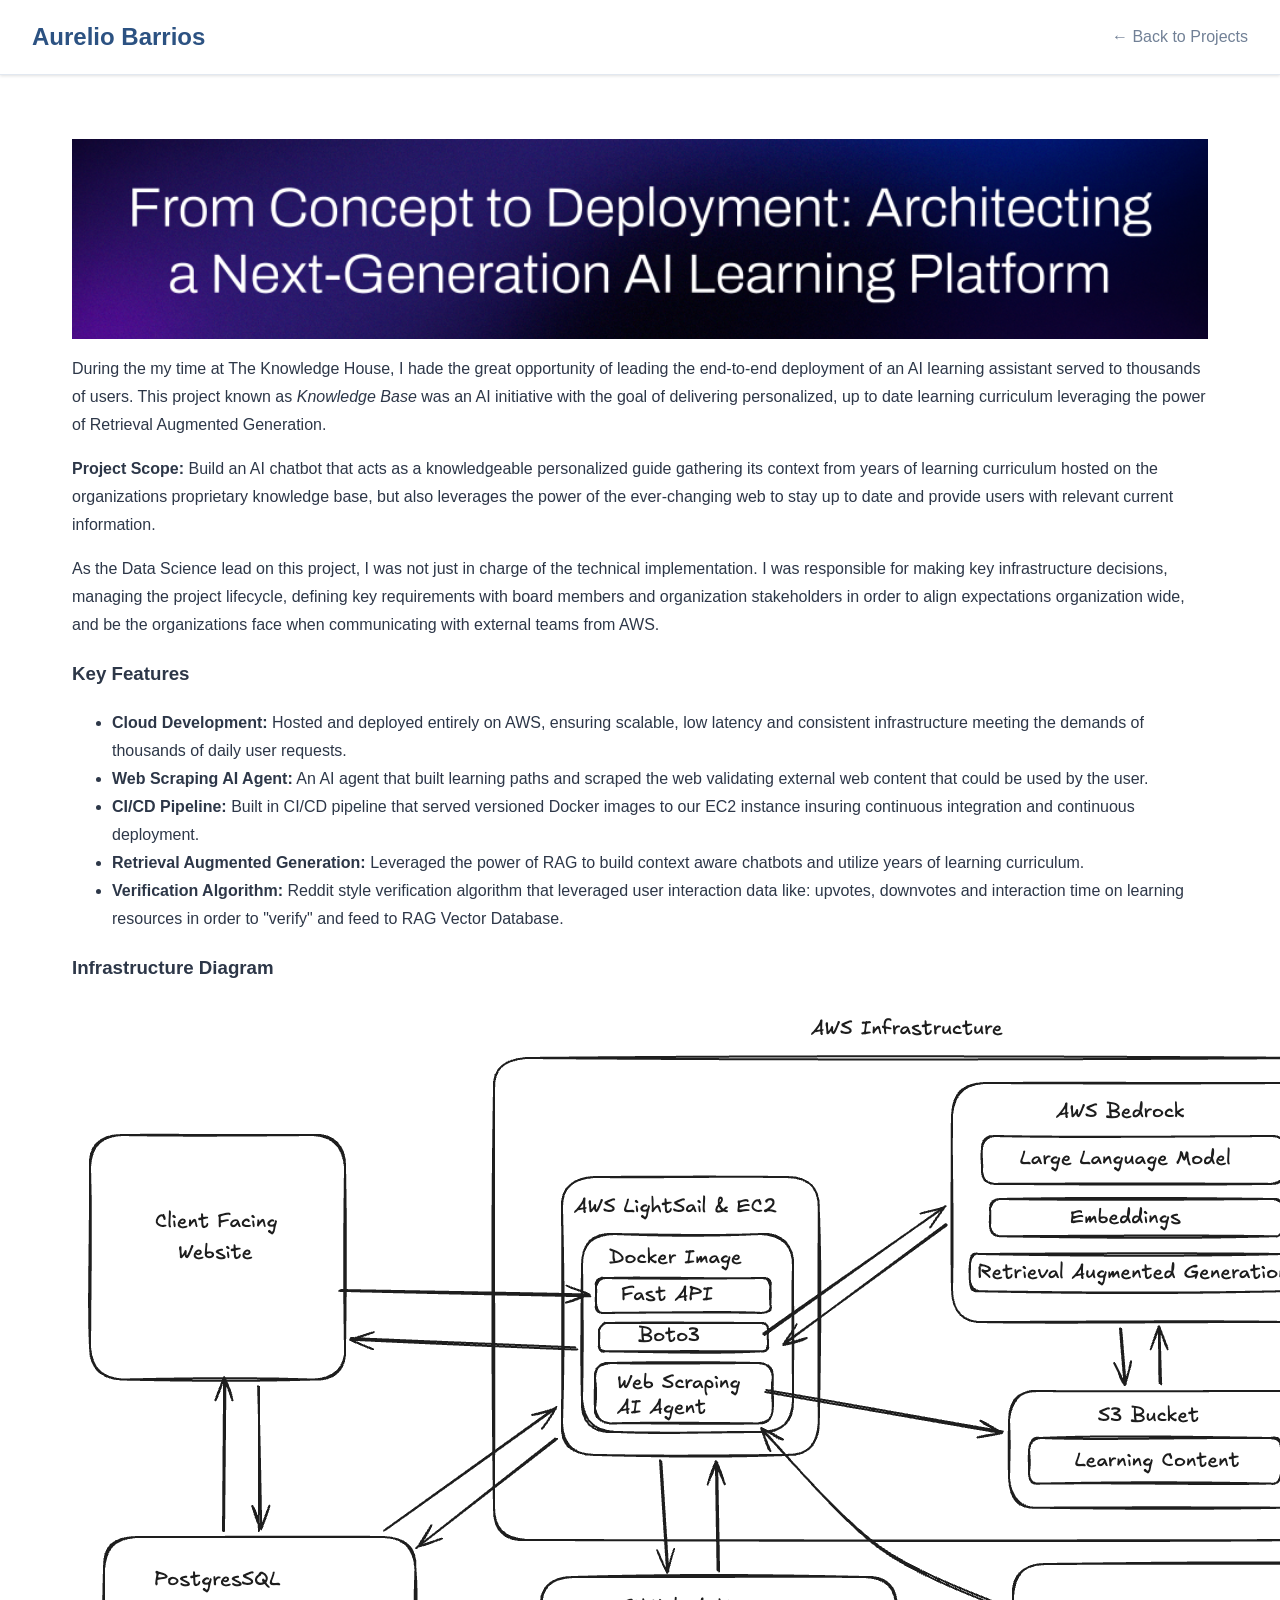
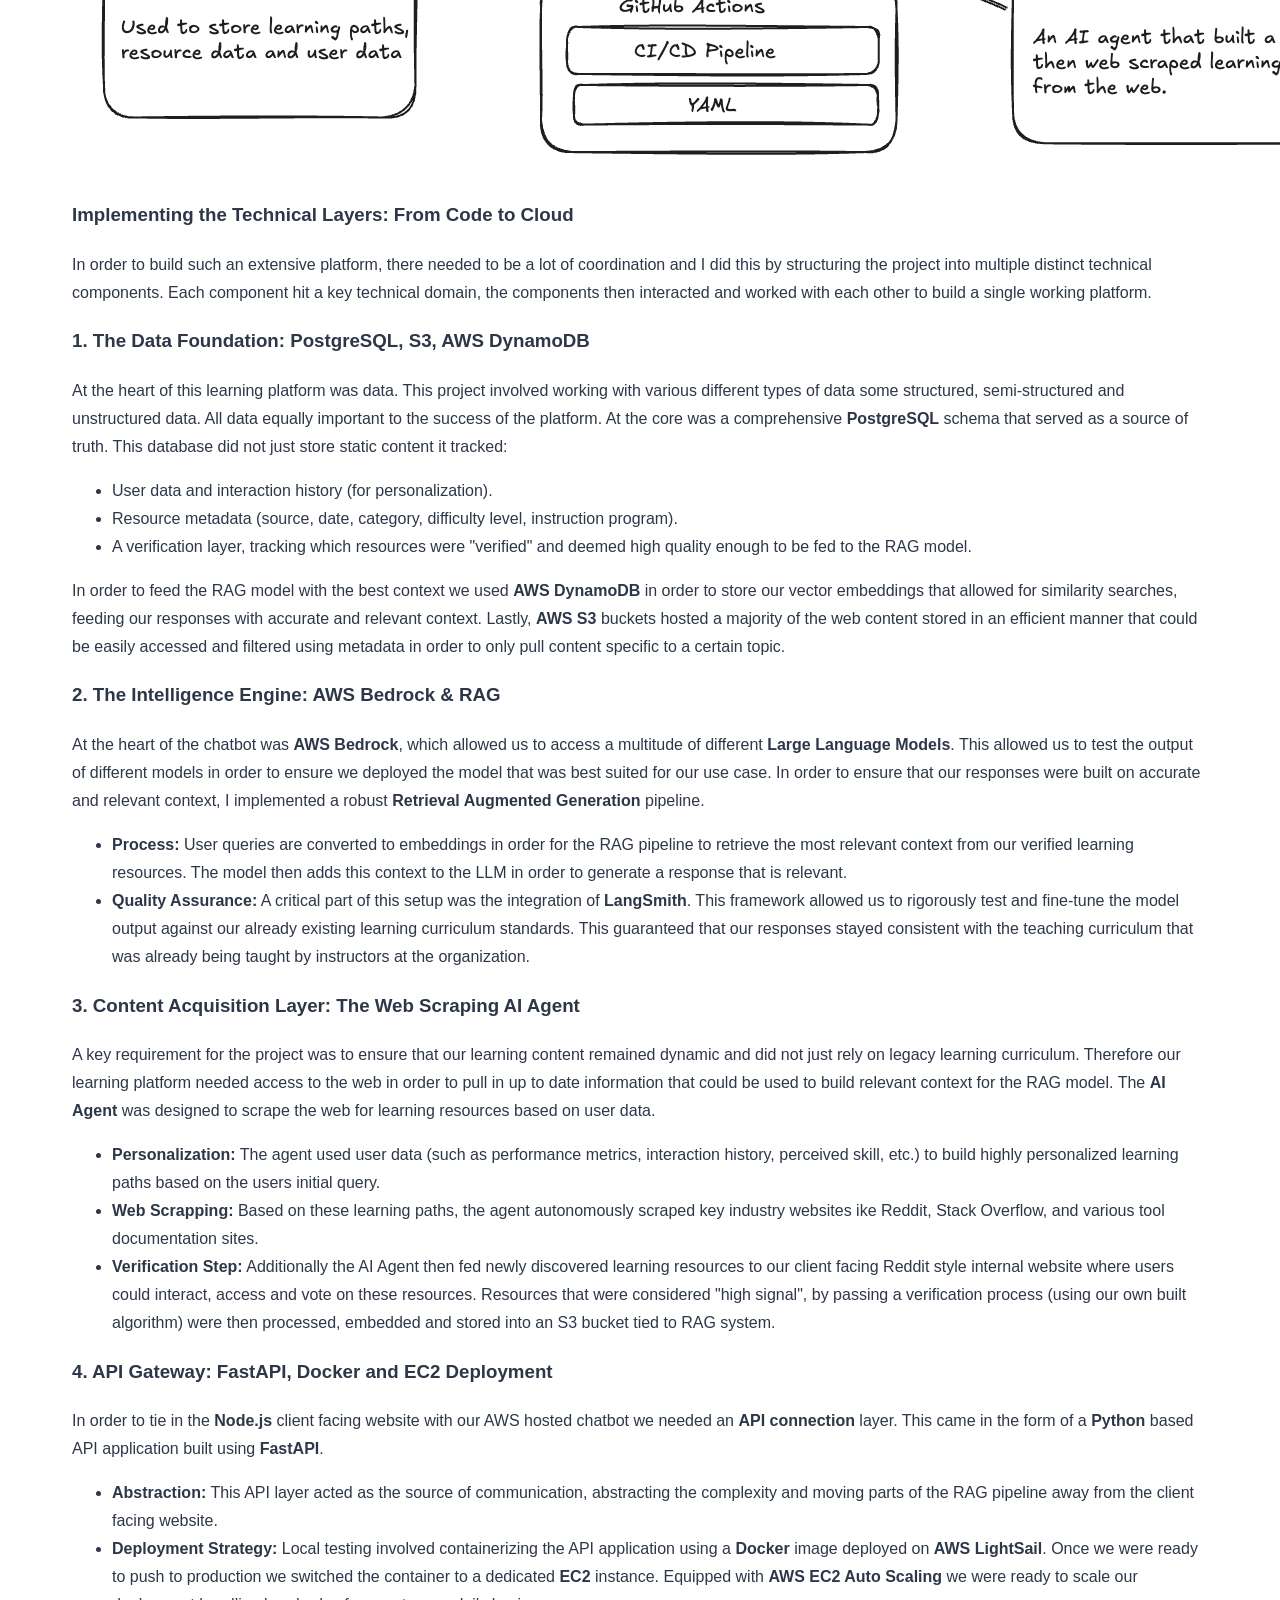
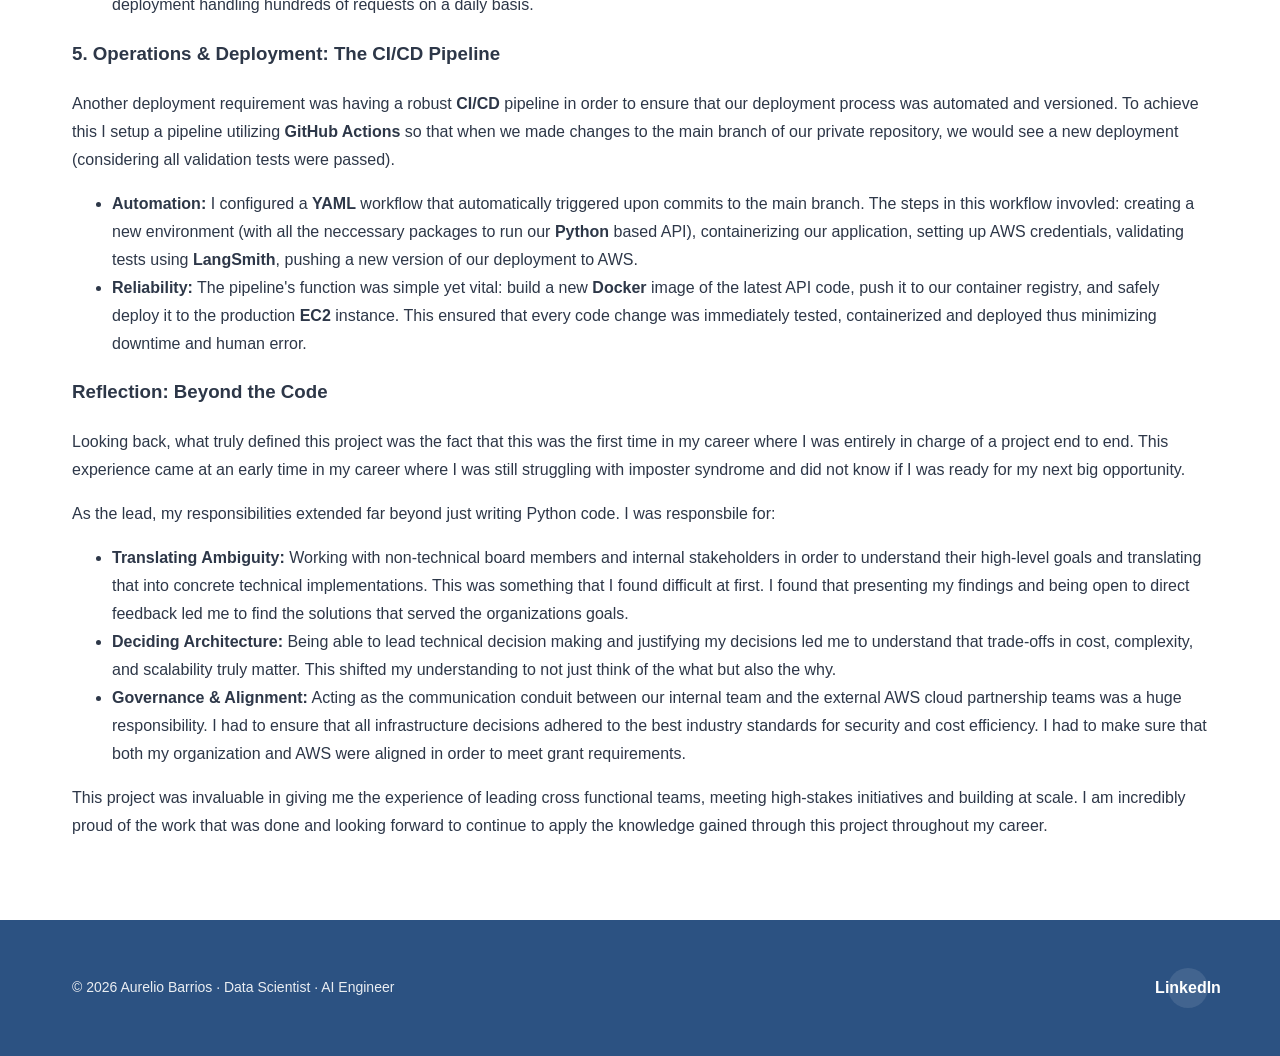
==== commit 60c4ce64: "diagram update" ====
--- a/projects/project1.html
+++ b/projects/project1.html
@@ -80,7 +80,7 @@
 
                     <div class="infrastructure-section">
                         <h3>Infrastructure Diagram</h3>
-                        <img src="../images/proj1.png" alt="Project 1"/>
+                        <img src="../images/aws-infrastructure.png" alt="Project 1"/>
                     </div>
 
                     <div class="implementation-section">
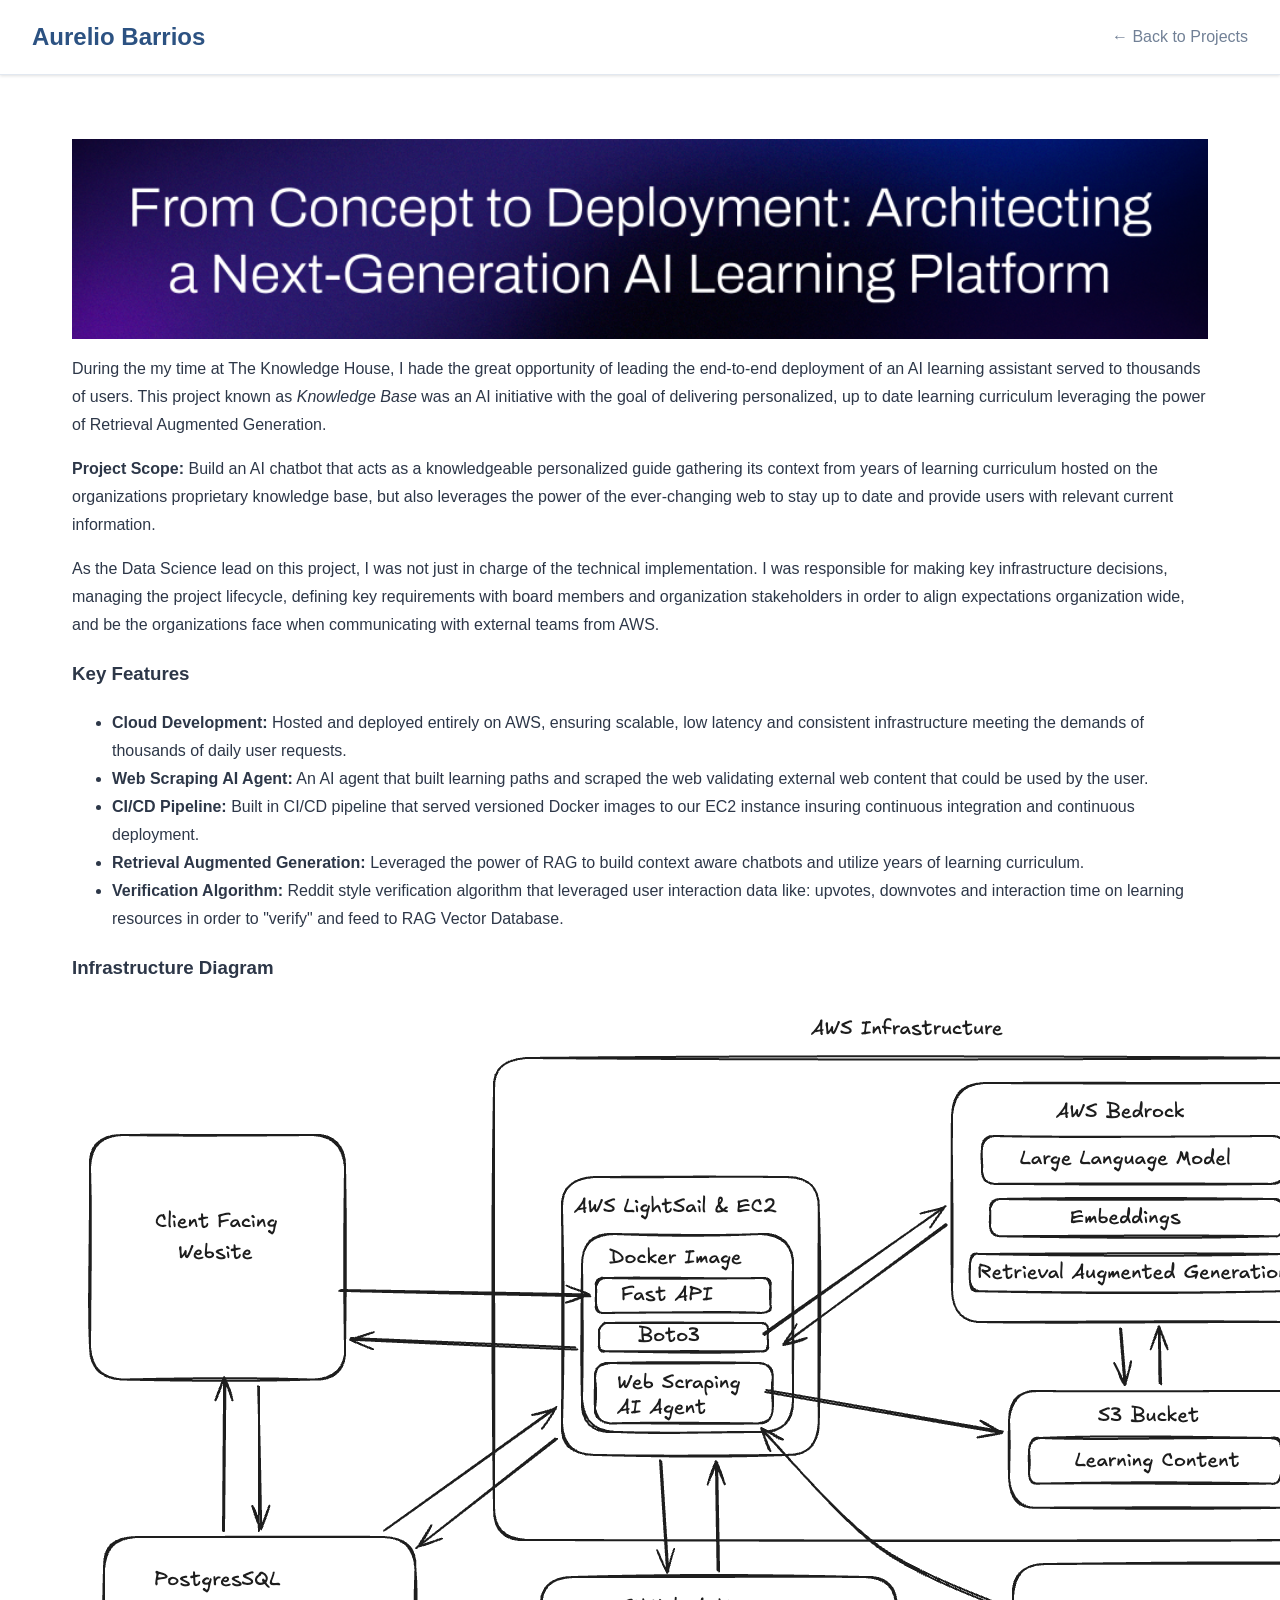
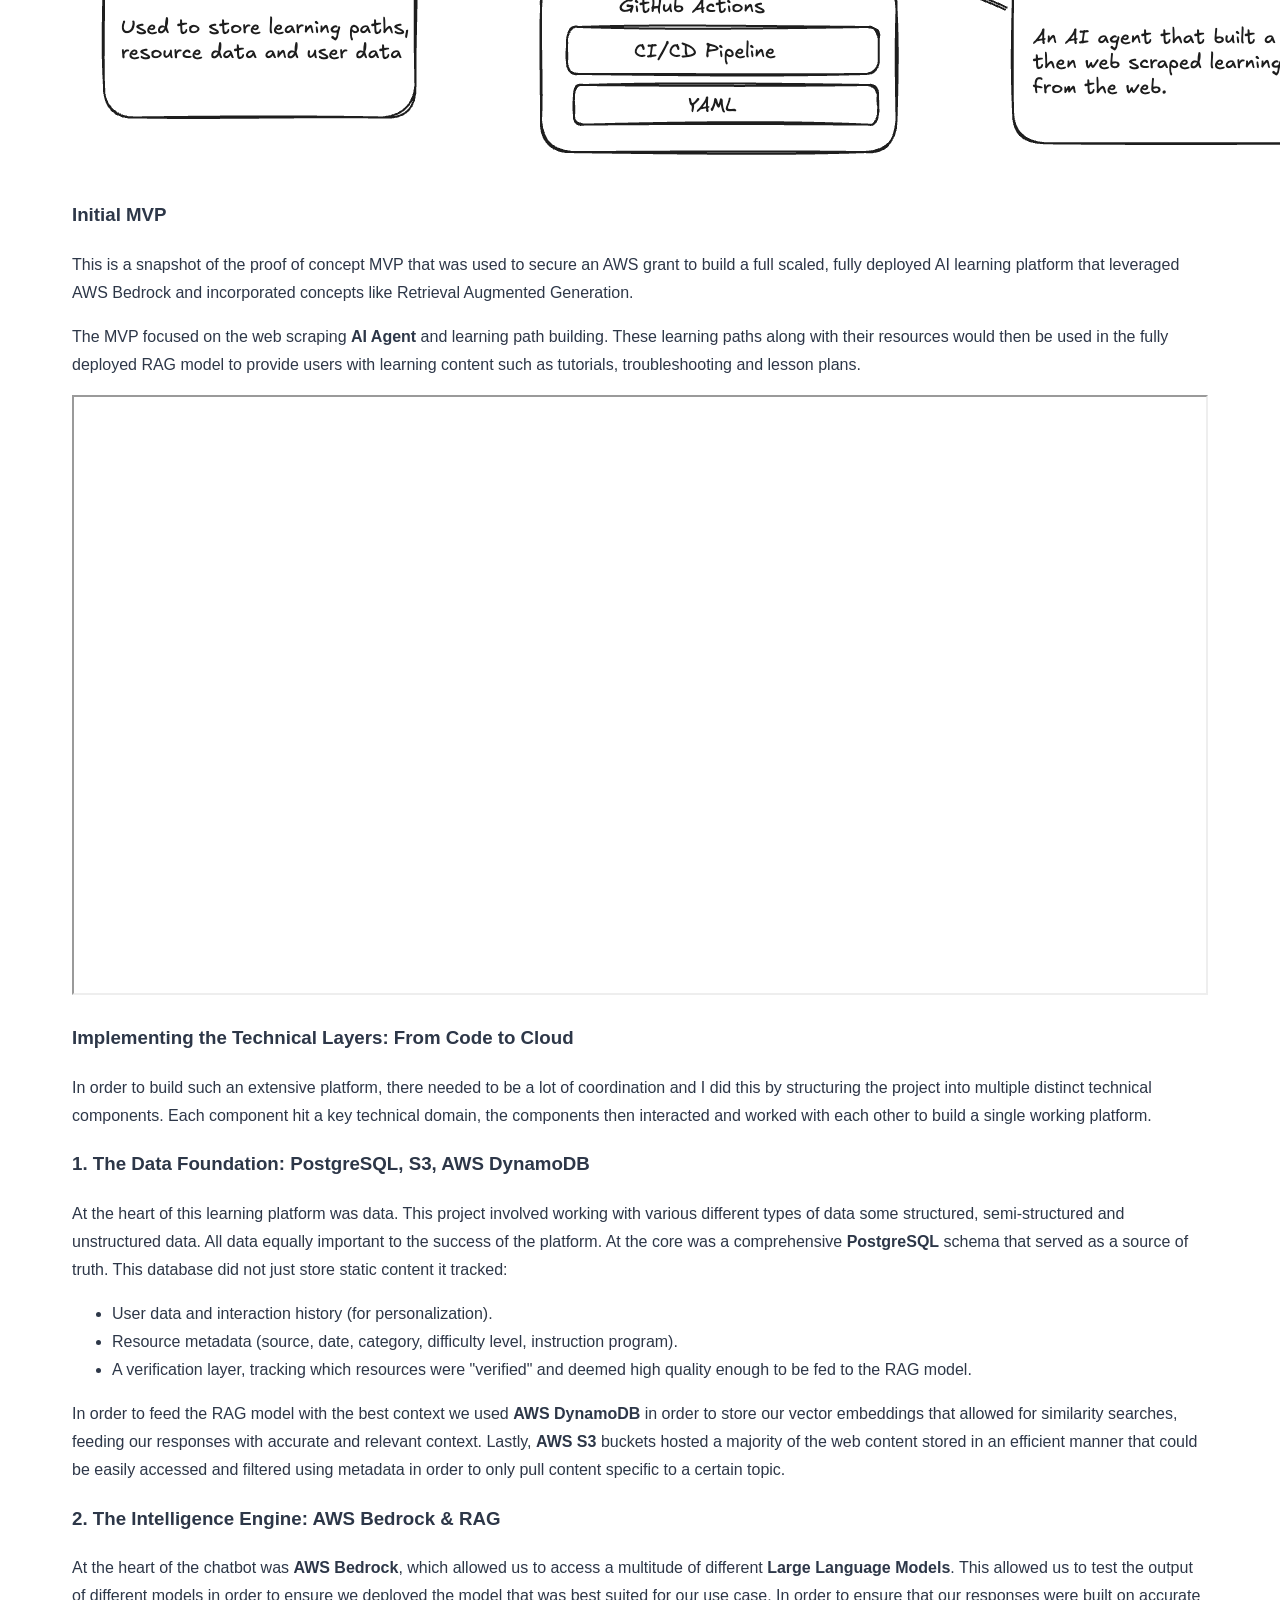
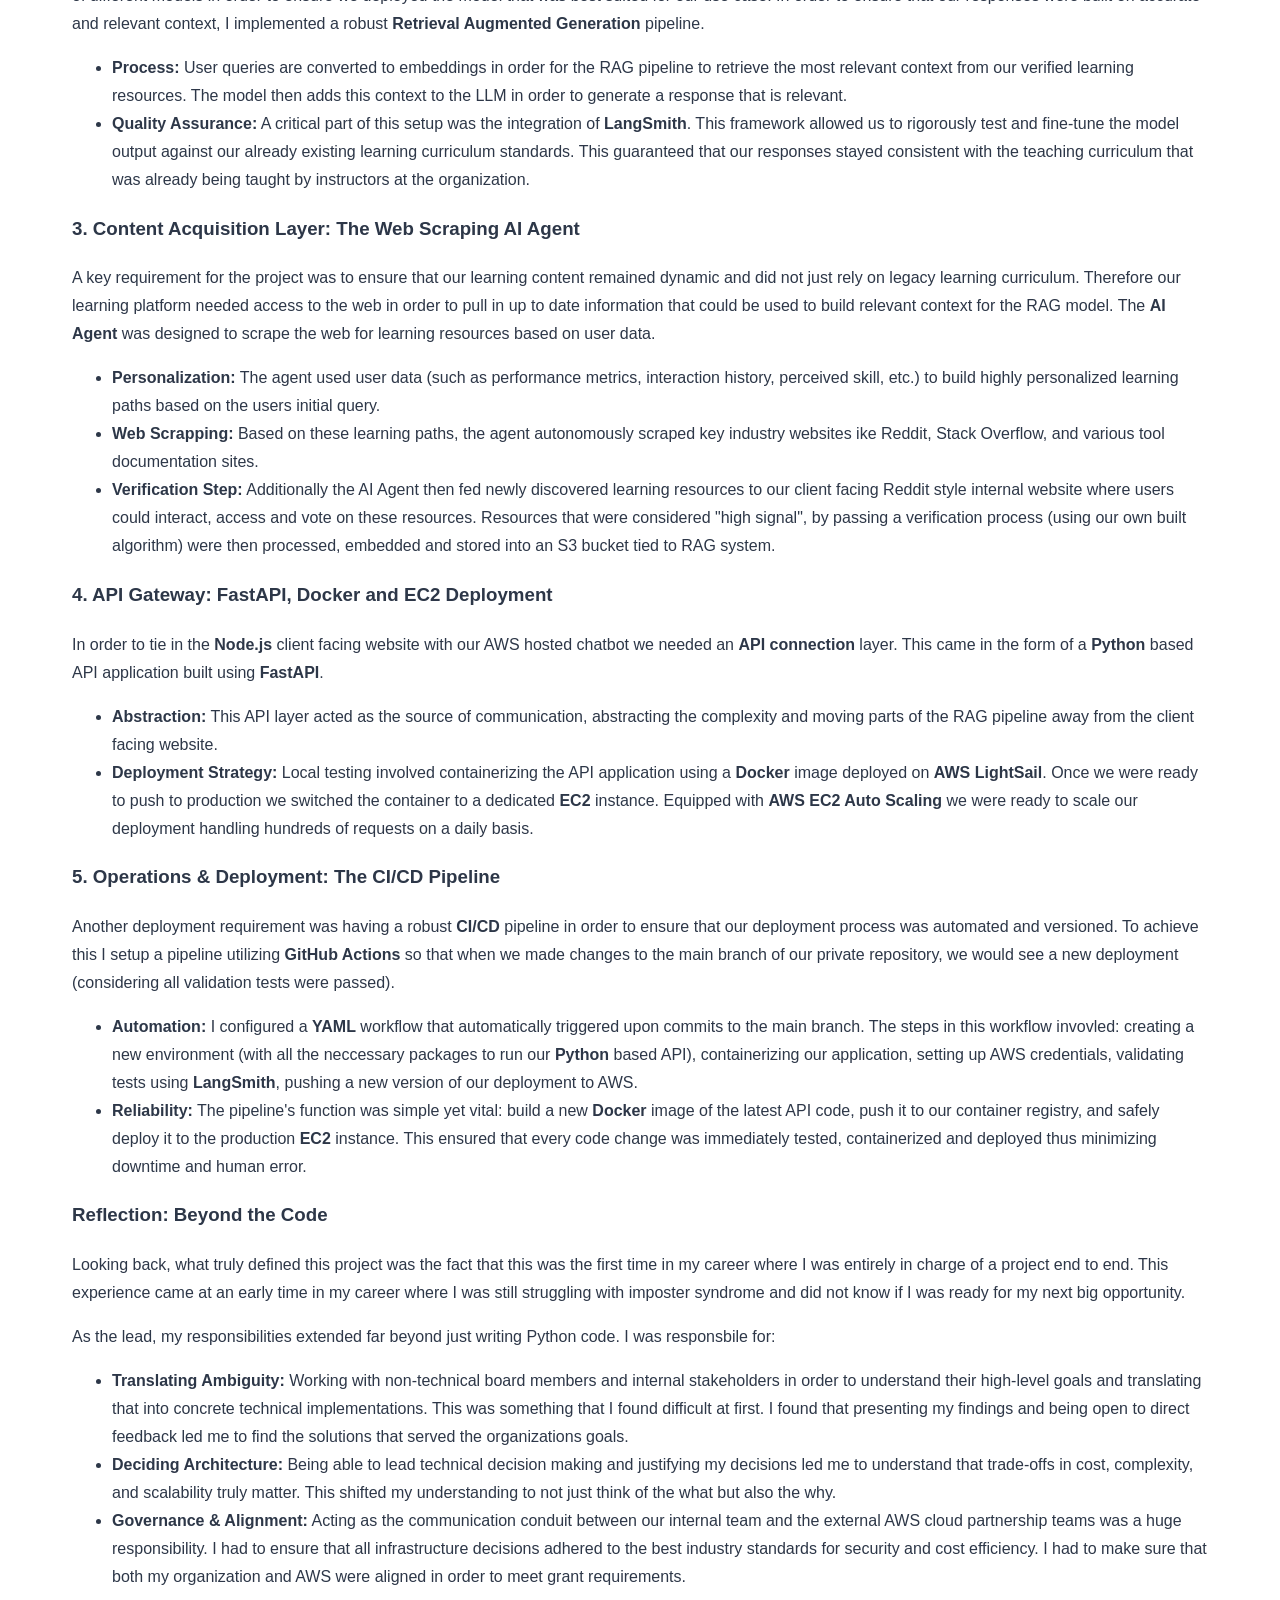
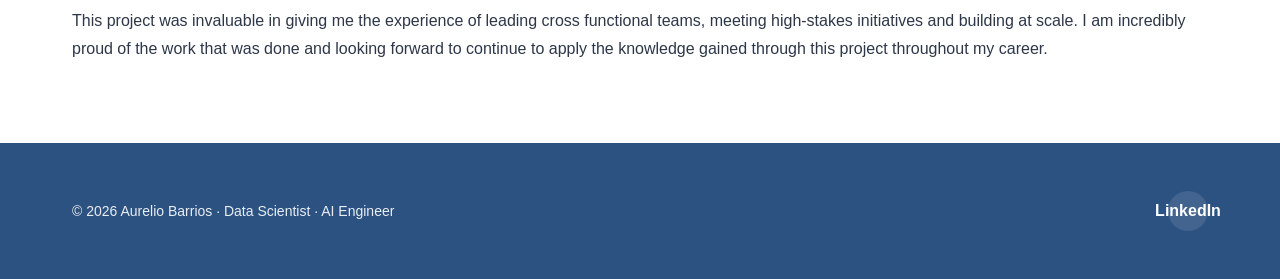
==== commit 8e4452e6: "youtube embed" ====
--- a/projects/project1.html
+++ b/projects/project1.html
@@ -83,6 +83,18 @@
                         <img src="../images/aws-infrastructure.png" alt="Project 1"/>
                     </div>
 
+                    <div class="mvp-section">
+                        <h3>Initial MVP</h3>
+                        <p>This is a snapshot of the proof of concept MVP that was used to secure an AWS grant to build a full scaled, fully deployed AI learning platform that leveraged
+                            AWS Bedrock and incorporated concepts like Retrieval Augmented Generation.
+                        </p>
+                        <p>
+                            The MVP focused on the web scraping <strong>AI Agent</strong> and learning path building. These learning paths along with their resources would then be used in the 
+                            fully deployed RAG model to provide users with learning content such as tutorials, troubleshooting and lesson plans.
+                        </p>
+                        <iframe width=100% height="600" allow="accelerometer; autoplay; clipboard-write; encrypted-media; gyroscope; picture-in-picture; web-share" allowfullscreen src="https://youtube.com/embed/_XL4IEPaP74"></iframe>
+                    </div>
+
                     <div class="implementation-section">
                         <h3>Implementing the Technical Layers: From Code to Cloud</h3>
                         <p>
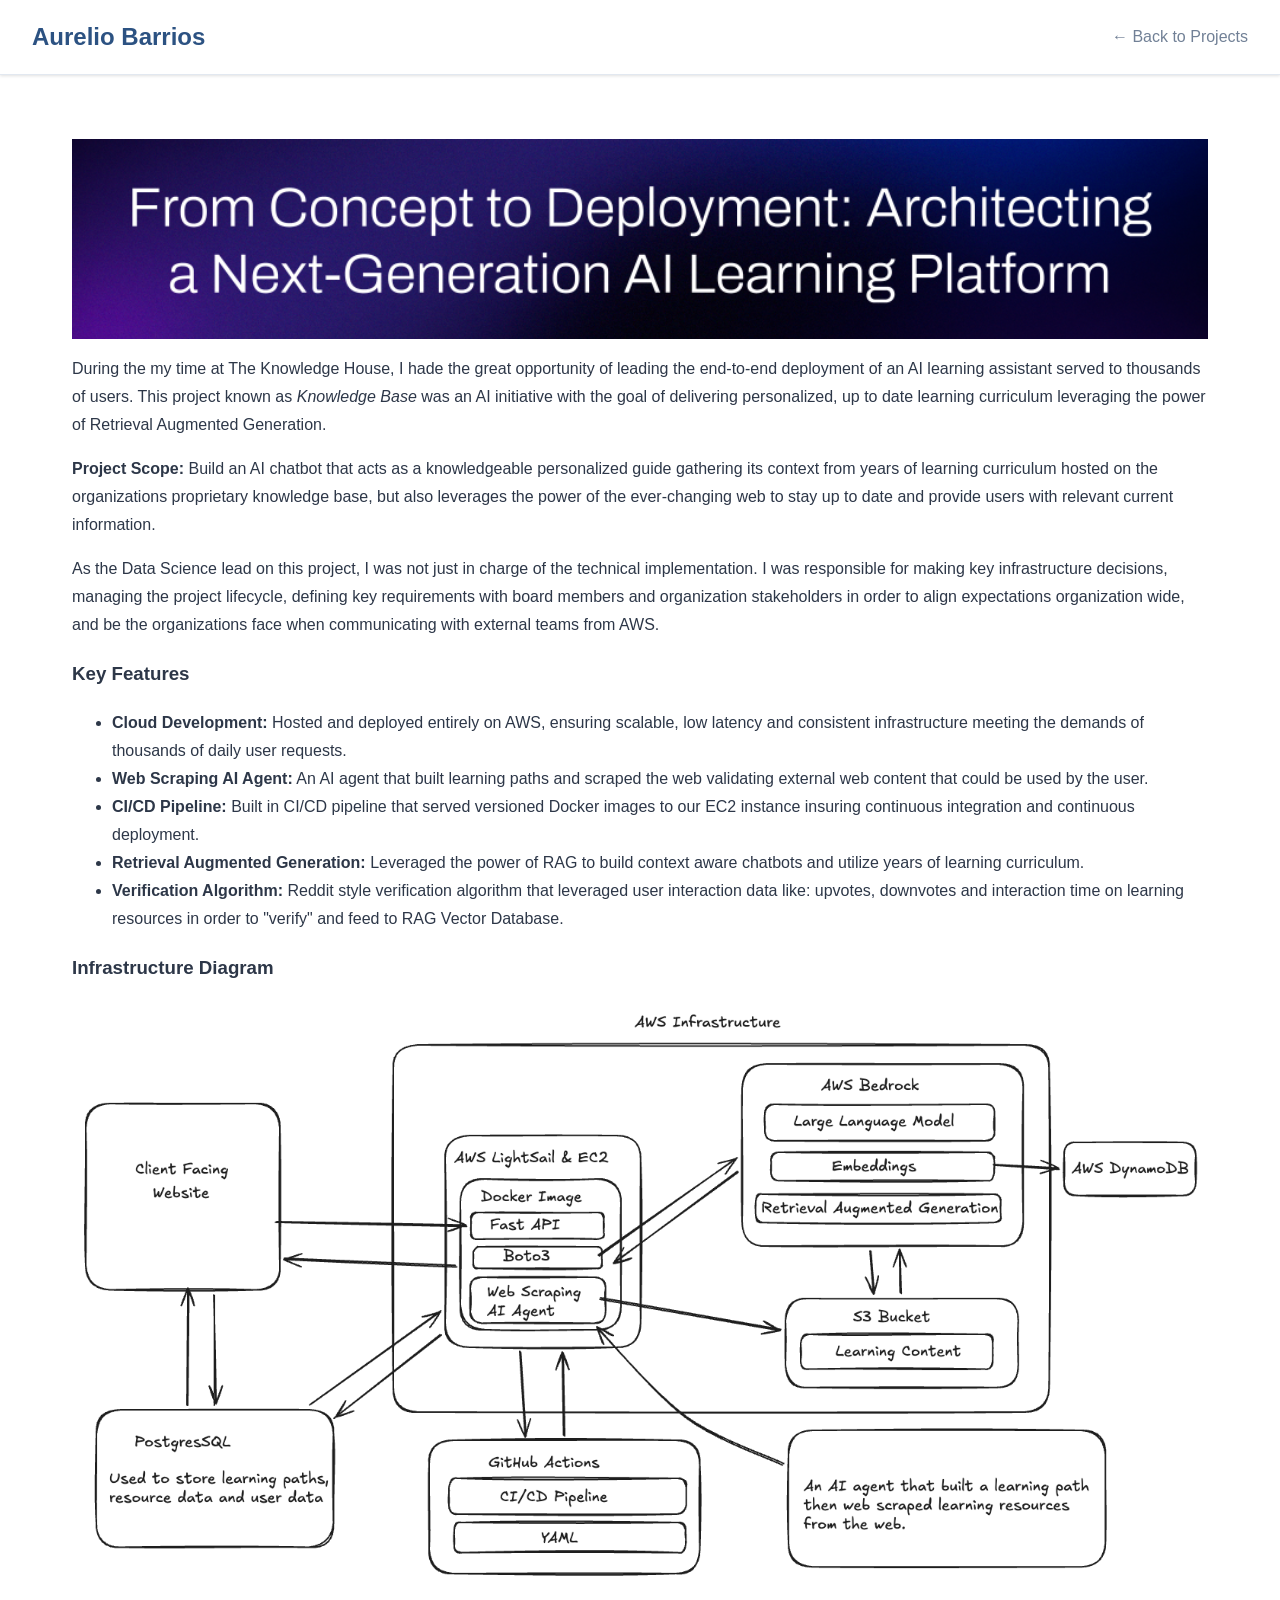
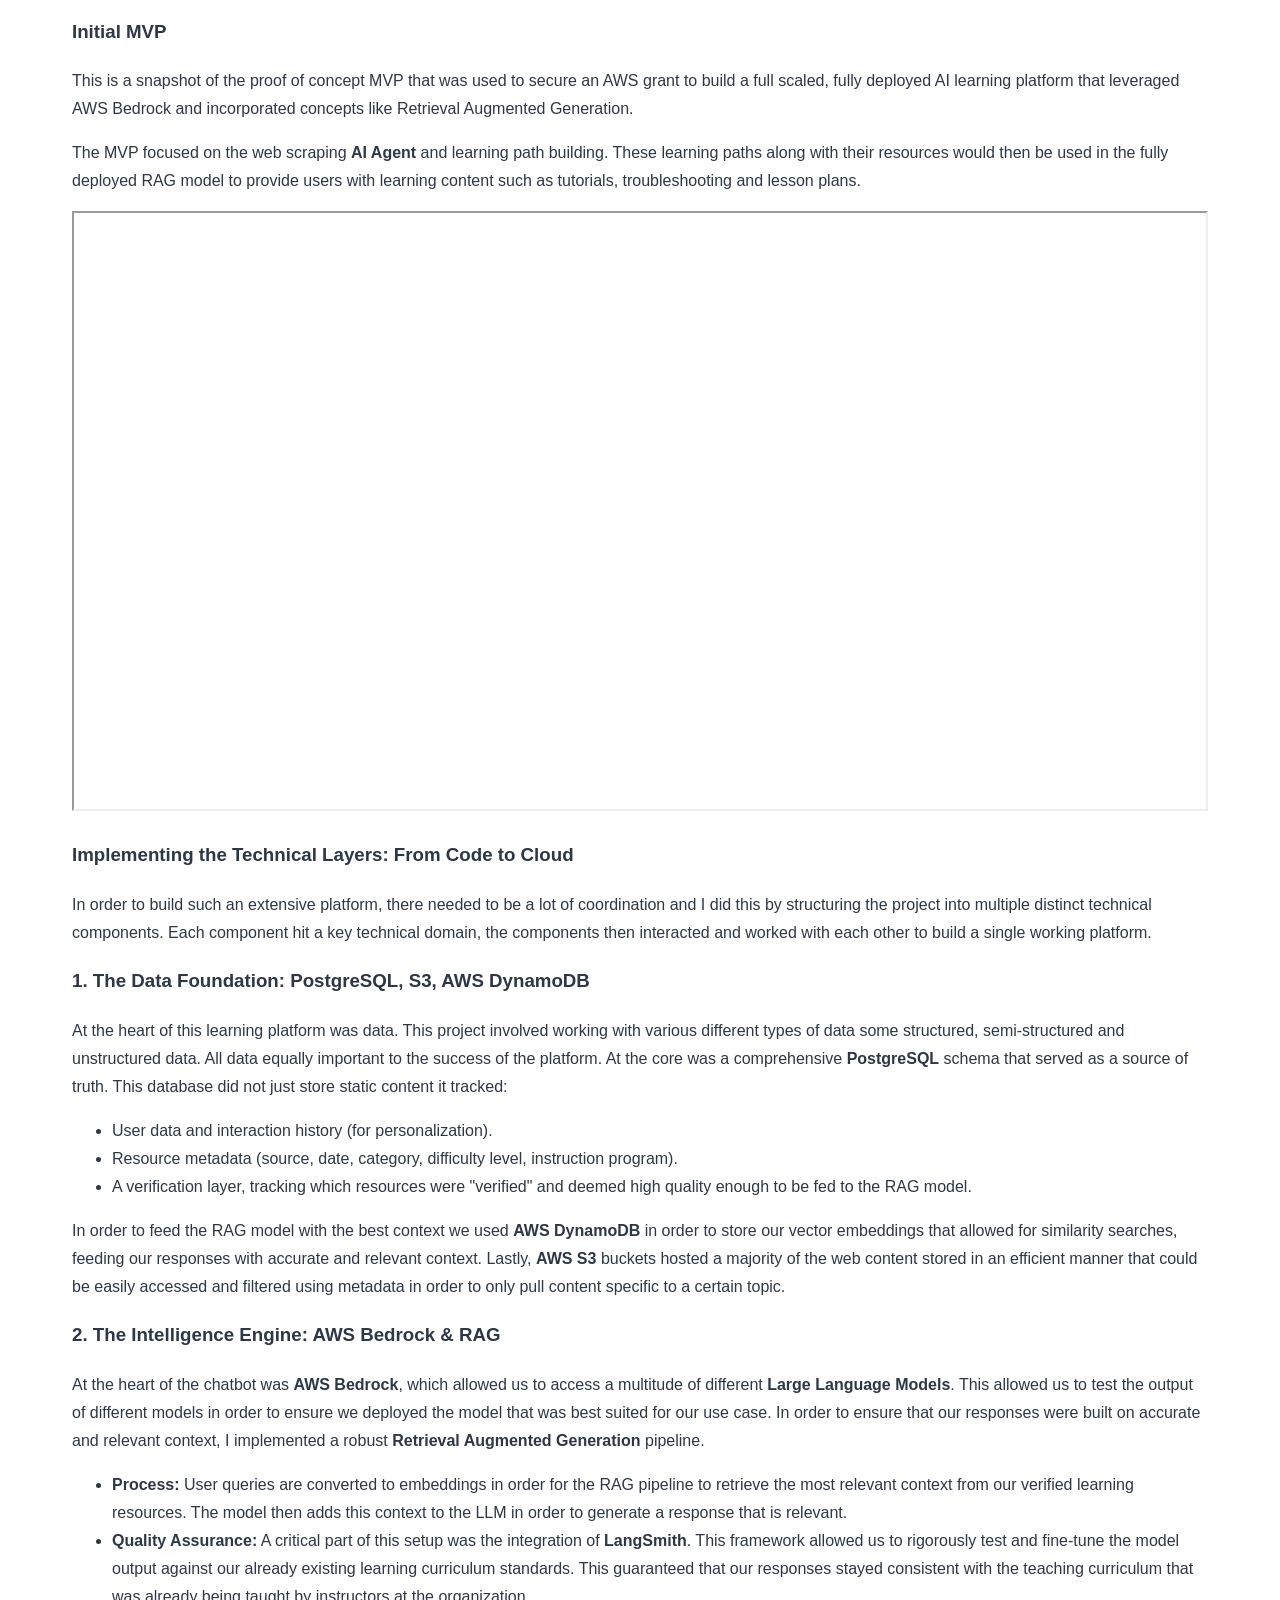
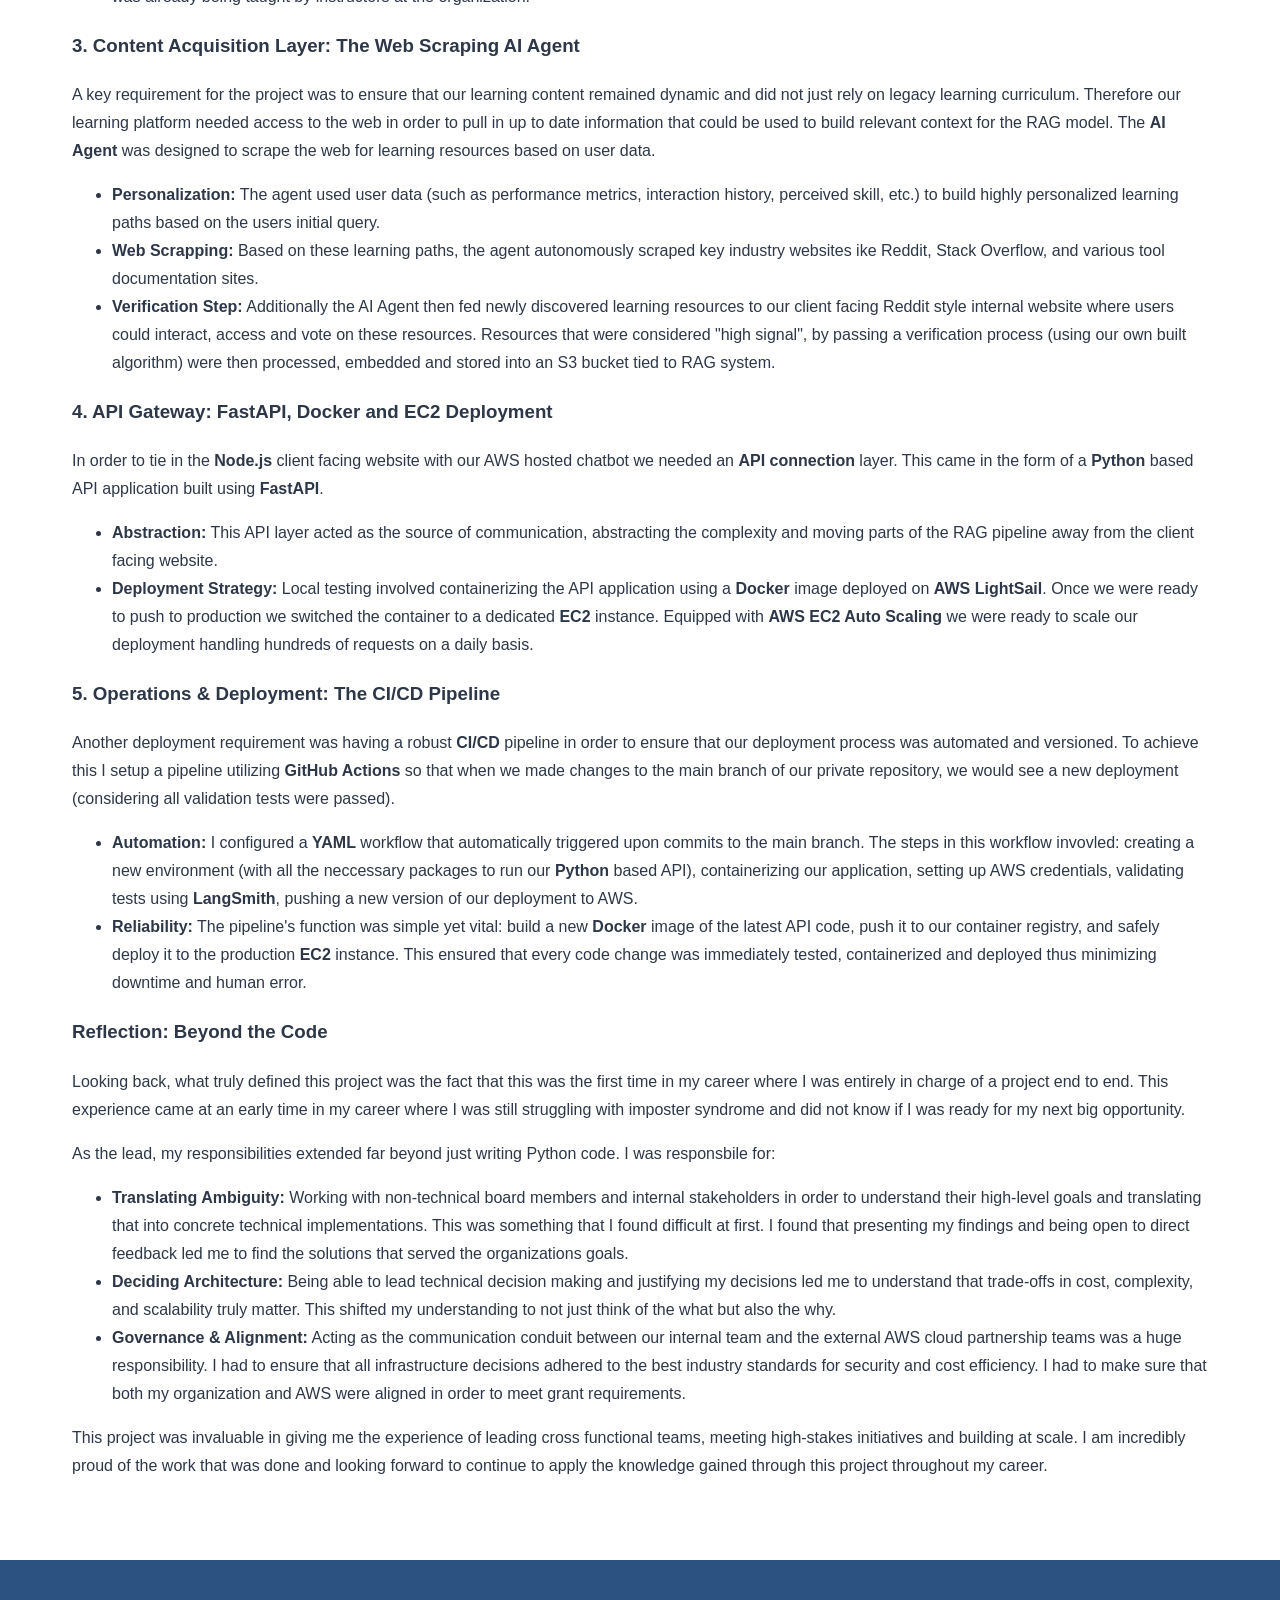
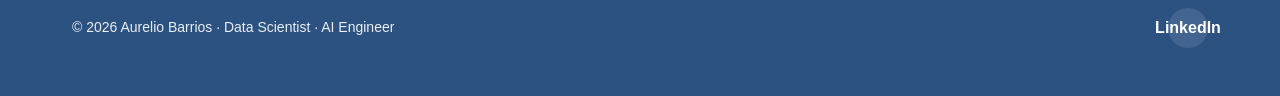
==== commit f0e7ab02: "minor width change" ====
--- a/projects/project1.html
+++ b/projects/project1.html
@@ -80,7 +80,7 @@
 
                     <div class="infrastructure-section">
                         <h3>Infrastructure Diagram</h3>
-                        <img src="../images/aws-infrastructure.png" alt="Project 1"/>
+                        <img width="100%" src="../images/aws-infrastructure.png" alt="Project 1"/>
                     </div>
 
                     <div class="mvp-section">
